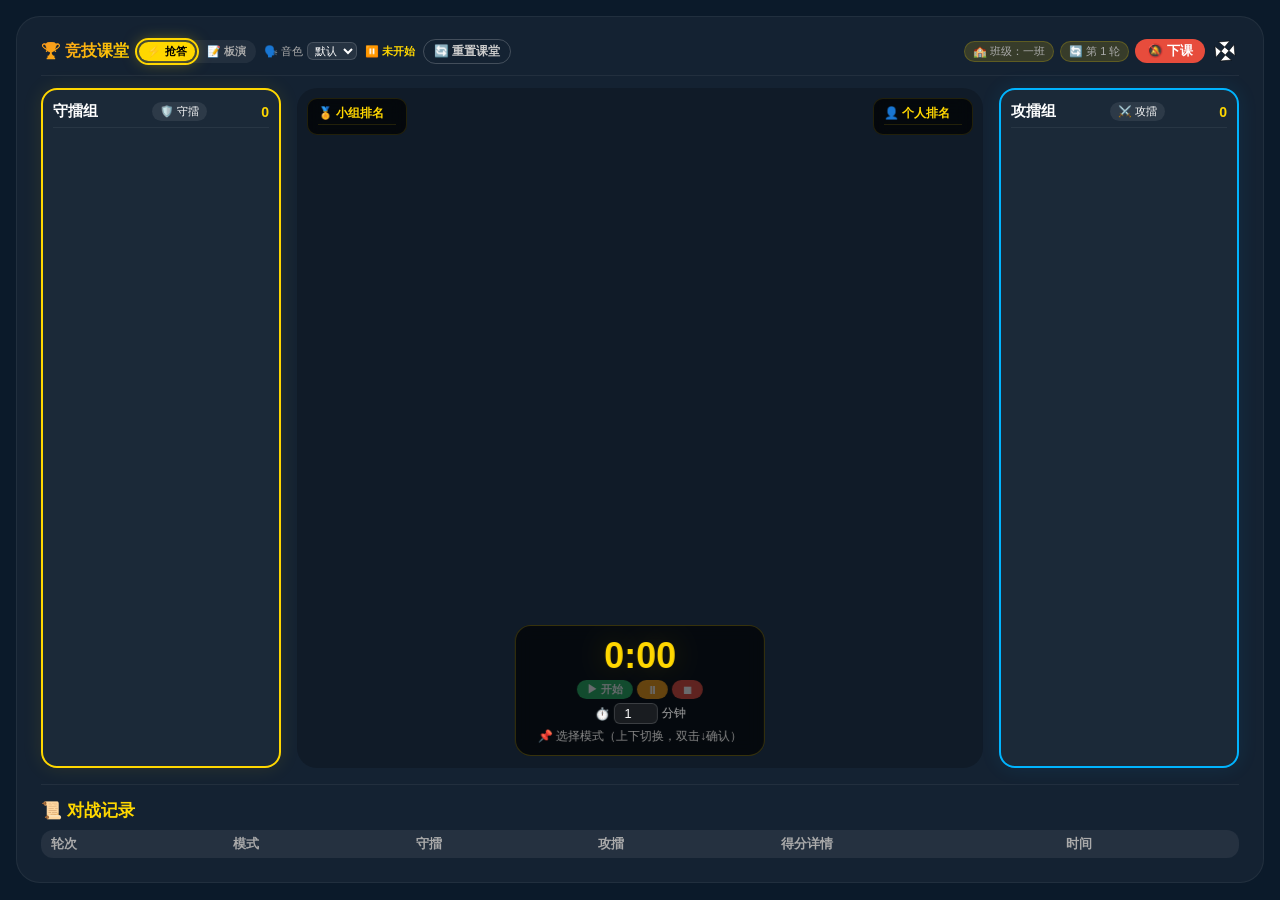
==== classroom-competition.html @ f563e277 "Add files via upload" ====
<!-- 班级管理系统 | Copyright (c) 2026 黄迁胜 | 根据 MIT 许可证授权 -->
<!DOCTYPE html>
<html lang="zh-CN">
<head>
    <meta charset="UTF-8">
    <meta name="viewport" content="width=device-width, initial-scale=1.0, user-scalable=no">
    <link rel="icon" type="image/svg+xml" href="logo.svg">
    <title>⚔️ 竞技课堂</title>
    <style>
        * { margin: 0; padding: 0; box-sizing: border-box; -webkit-tap-highlight-color: transparent; user-select: none; }
        body { font-family: 'Microsoft YaHei', sans-serif; background: #0b1a2a; color: #fff; padding: 16px; min-height: 100vh; display: flex; justify-content: center; align-items: flex-start; }
        .app { max-width: 1400px; width: 100%; background: rgba(255,255,255,0.04); border-radius: 24px; padding: 20px 24px 24px; border: 1px solid rgba(255,255,255,0.06); }

        .header { display: flex; flex-wrap: wrap; align-items: center; gap: 10px 14px; margin-bottom: 12px; padding-bottom: 10px; border-bottom: 1px solid rgba(255,255,255,0.06); }
        .header h1 { font-size: 24px; font-weight: 700; background: linear-gradient(135deg, #f7971e, #ffd200); -webkit-background-clip: text; -webkit-text-fill-color: transparent; white-space: nowrap; }
        .header .info { display: flex; gap: 8px; font-size: 13px; color: #aaa; align-items: center; flex-wrap: wrap; margin-left: auto; }
        .header .info .badge { background: rgba(255,215,0,0.15); padding: 3px 12px; border-radius: 30px; border: 1px solid rgba(255,215,0,0.2); font-size: 13px; }
        .back-link { color: #6c5ce7; text-decoration: none; font-weight: 500; display: inline-flex; align-items: center; }
        .back-link:hover { text-decoration: underline; }
        .back-link img { width: 36px; height: 36px; }

        .mode-group { display: flex; gap: 4px; background: rgba(255,255,255,0.06); border-radius: 30px; padding: 3px; }
        .mode-group button { padding: 4px 14px; border: none; border-radius: 30px; background: transparent; color: #aaa; font-weight: 600; font-size: 13px; cursor: pointer; transition: 0.2s; }
        .mode-group button.active { background: #ffd700; color: #000; }
        .mode-group button:hover:not(.active) { background: rgba(255,255,255,0.08); }

        .voice-selector { display: inline-flex; align-items: center; gap: 4px; font-size: 13px; color: #aaa; }
        .voice-selector select {
            background: rgba(255,255,255,0.08);
            border: 1px solid rgba(255,255,255,0.15);
            color: #fff;
            border-radius: 6px;
            padding: 2px 6px;
            font-size: 13px;
            max-width: 130px;
            outline: none;
        }
        .voice-selector select option { background: #1a2a3a; color: #fff; }
        .voice-selector select:focus { border-color: #ffd700; }

        .btn { padding: 5px 18px; border: none; border-radius: 30px; font-weight: 600; font-size: 14px; cursor: pointer; transition: 0.2s; }
        .btn-primary { background: #6c5ce7; color: #fff; }
        .btn-primary:hover { background: #5a4bd1; transform: scale(1.03); }
        .btn-success { background: #27ae60; color: #fff; }
        .btn-success:hover { background: #1e8449; }
        .btn-danger { background: #e74c3c; color: #fff; }
        .btn-danger:hover { background: #c0392b; }
        .btn-warning { background: #f39c12; color: #fff; }
        .btn-warning:hover { background: #d68910; }
        .btn-outline { background: transparent; border: 1px solid rgba(255,255,255,0.2); color: #ccc; }
        .btn-outline:hover { background: rgba(255,255,255,0.08); }
        .btn:disabled { opacity: 0.4; cursor: not-allowed; transform: none !important; }
        .class-status { font-size: 13px; color: #ffd700; font-weight: 600; white-space: nowrap; }

        .arena {
            display: flex;
            flex-direction: row;
            gap: 16px;
            height: calc(100vh - 220px);
            min-height: 520px;
            align-items: stretch;
        }

        .team-area {
            width: 240px;
            flex-shrink: 0;
            background: rgba(255,255,255,0.03);
            border-radius: 16px;
            padding: 12px 10px;
            border: 2px solid rgba(255,255,255,0.08);
            display: flex;
            flex-direction: column;
            overflow: hidden;
        }
        .team-area.defender-area { border-color: #ffd700; box-shadow: 0 0 20px rgba(255,215,0,0.1); }
        .team-area.challenger-area { border-color: #00b4ff; box-shadow: 0 0 20px rgba(0,180,255,0.1); }

        .team-header { display: flex; justify-content: space-between; align-items: center; margin-bottom: 8px; flex-shrink: 0; padding-bottom: 6px; border-bottom: 1px solid rgba(255,255,255,0.06); }
        .team-name { font-size: 15px; font-weight: 700; overflow: hidden; text-overflow: ellipsis; white-space: nowrap; max-width: 100px; }
        .team-role { font-size: 11px; padding: 2px 8px; border-radius: 30px; background: rgba(255,255,255,0.08); flex-shrink: 0; }
        .team-score { font-size: 14px; color: #ffd700; font-weight: 700; }

        .member-list {
            flex: 1;
            display: flex;
            flex-direction: column;
            gap: 6px;
            overflow-y: auto;
            padding: 2px 4px 2px 0;
            min-height: 0;
        }
        .member-list::-webkit-scrollbar { width: 3px; }
        .member-list::-webkit-scrollbar-track { background: transparent; }
        .member-list::-webkit-scrollbar-thumb { background: rgba(255,255,255,0.15); border-radius: 4px; }

        .member-btn {
            flex: 1 1 0;
            min-height: 0;
            background: rgba(255,255,255,0.06);
            border: 1px solid rgba(255,255,255,0.12);
            border-radius: 12px;
            padding: 4px 12px;
            font-size: 14px;
            color: #fff;
            cursor: pointer;
            transition: all 0.2s;
            display: flex;
            align-items: center;
            gap: 10px;
            width: 100%;
            text-align: left;
        }
        .member-btn:hover:not(:disabled) { background: rgba(255,255,255,0.16); transform: translateX(2px); border-color: #ffd700; }
        .member-btn .order-tag { width: 26px; height: 26px; border-radius: 50%; display: inline-flex; align-items: center; justify-content: center; font-size: 12px; font-weight: 700; border: 2px solid; flex-shrink: 0; }
        .member-btn .member-name { flex: 1; overflow: hidden; text-overflow: ellipsis; white-space: nowrap; }
        .member-btn .score-tag { font-size: 12px; color: #8ab4f8; margin-left: auto; font-weight: 600; }
        .member-btn.selected { border-color: #ffd700 !important; background: rgba(255,215,0,0.2); box-shadow: 0 0 12px rgba(255,215,0,0.3); }
        .member-btn:disabled { opacity: 0.4; cursor: not-allowed; transform: none; background: rgba(100,100,100,0.2); border-color: #555; }
        .member-btn.used { opacity: 0.3; filter: grayscale(1); cursor: not-allowed; }
        .member-btn.safe-negative { opacity: 0.3; filter: grayscale(1); cursor: not-allowed; border-color: #e74c3c; }

        .order-tag.color-1 { color: #ffffff; border-color: #ffffff; background: rgba(255,255,255,0.15); }
        .order-tag.color-2 { color: #E53935; border-color: #E53935; background: rgba(229,57,53,0.2); }
        .order-tag.color-3 { color: #FF9100; border-color: #FF9100; background: rgba(255,145,0,0.2); }
        .order-tag.color-4 { color: #FFEA00; border-color: #FFEA00; background: rgba(255,234,0,0.2); }
        .order-tag.color-5 { color: #00E676; border-color: #00E676; background: rgba(0,230,118,0.2); }
        .order-tag.color-6 { color: #2979FF; border-color: #2979FF; background: rgba(41,121,255,0.2); }
        .order-tag.color-7 { color: #00BCD4; border-color: #00BCD4; background: rgba(0,188,212,0.2); }
        .order-tag.color-8 { color: #8E24AA; border-color: #8E24AA; background: rgba(142,36,170,0.2); }
        .order-tag.color-9 { color: #000000; border-color: #000000; background: rgba(0,0,0,0.15); }

        .stage {
            flex: 1;
            min-width: 0;
            position: relative;
            background: rgba(0,0,0,0.2);
            border-radius: 20px;
            display: flex;
            flex-direction: column;
            align-items: center;
            justify-content: center;
            overflow: hidden;
            min-height: 300px;
        }
        .stage-content { position: absolute; top: 0; left: 0; width: 100%; height: 100%; display: flex; align-items: center; justify-content: center; pointer-events: none; flex-direction: column; padding-bottom: 70px; }
        .stage-content .avatar-row { display: flex; align-items: center; justify-content: center; gap: 30px; }
        .stage-content .avatar { font-size: 60px; line-height: 1; transition: all 0.5s ease; }
        .stage-content .avatar.big { font-size: 100px; }
        .stage-content .avatar.fly-in { animation: flyIn 0.6s ease-out forwards; }
        .stage-content .avatar.fly-out { animation: flyOut 0.6s ease-in forwards; }
        @keyframes flyIn { 0% { transform: translateX(-200px) scale(0.5); opacity: 0; } 100% { transform: translateX(0) scale(1); opacity: 1; } }
        @keyframes flyOut { 0% { transform: translateX(0) scale(1); opacity: 1; } 100% { transform: translateX(200px) scale(0.5); opacity: 0; } }
        .stage-content .avatar.bounce { animation: bounce 0.8s ease; }
        @keyframes bounce { 0% { transform: scale(1); } 30% { transform: scale(1.3); } 60% { transform: scale(0.9); } 100% { transform: scale(1); } }
        .stage-content .avatar-label { color: #ffd700; font-size: 18px; font-weight: 700; margin-top: 10px; text-shadow: 0 2px 12px rgba(0,0,0,0.8); }
        .stage-content .avatar-label.blue { color: #00b4ff; }

        .timer-center { position: absolute; bottom: 12px; left: 50%; transform: translateX(-50%); background: rgba(0,0,0,0.65); backdrop-filter: blur(8px); padding: 10px 22px; border-radius: 16px; border: 1px solid rgba(255,215,0,0.2); display: flex; flex-direction: column; align-items: center; gap: 4px; z-index: 10; }
        .countdown-display { font-size: 36px; font-weight: 900; color: #ffd700; text-shadow: 0 0 30px rgba(255,215,0,0.2); line-height: 1.1; }
        .timer-controls { display: flex; gap: 4px; flex-wrap: wrap; justify-content: center; }
        .timer-controls .btn { font-size: 11px; padding: 2px 10px; }
        .timer-setting { display: flex; align-items: center; gap: 4px; font-size: 12px; color: #aaa; }
        .timer-setting input { width: 44px; background: rgba(255,255,255,0.08); border: 1px solid rgba(255,255,255,0.15); border-radius: 6px; padding: 2px 4px; color: #fff; font-size: 13px; text-align: center; }
        .timer-setting input:focus { border-color: #ffd700; outline: none; }
        #statusText { font-size: 12px; color: #888; }

        .rank-float { position: absolute; top: 10px; z-index: 8; background: rgba(0,0,0,0.7); backdrop-filter: blur(8px); border-radius: 10px; padding: 6px 10px; max-height: 42%; overflow-y: auto; min-width: 100px; border: 1px solid rgba(255,215,0,0.12); }
        .rank-float::-webkit-scrollbar { width: 2px; }
        .rank-float::-webkit-scrollbar-track { background: transparent; }
        .rank-float::-webkit-scrollbar-thumb { background: #666; border-radius: 4px; }
        .rank-float-left { left: 10px; }
        .rank-float-right { right: 10px; }
        .rank-float .title { font-size: 12px; font-weight: 700; color: #ffd700; margin-bottom: 3px; border-bottom: 1px solid rgba(255,215,0,0.12); padding-bottom: 2px; }
        .rank-float .item { display: flex; justify-content: space-between; font-size: 11px; padding: 1px 0; color: #ccc; border-bottom: 1px solid rgba(255,255,255,0.03); }
        .rank-float .item .pos { color: #888; min-width: 18px; }
        .rank-float .item .name { flex: 1; margin-left: 3px; overflow: hidden; text-overflow: ellipsis; white-space: nowrap; }
        .rank-float .item .score { color: #ffd700; font-weight: 600; margin-left: 3px; }
        .rank-float .empty { color: #666; font-size: 11px; text-align: center; padding: 3px 0; }

        .history-section { margin-top: 16px; border-top: 1px solid rgba(255,255,255,0.06); padding-top: 14px; }
        .history-section h3 { font-size: 17px; margin-bottom: 8px; color: #ffd700; }
        .history-table-wrap { max-height: 220px; overflow-y: auto; border-radius: 12px; background: rgba(255,255,255,0.02); }
        .history-table-wrap table { width: 100%; border-collapse: collapse; font-size: 13px; }
        .history-table-wrap th { background: rgba(255,255,255,0.05); padding: 5px 10px; text-align: left; font-weight: 600; color: #aaa; position: sticky; top: 0; z-index: 2; }
        .history-table-wrap td { padding: 4px 10px; border-bottom: 1px solid rgba(255,255,255,0.04); }
        .history-table-wrap tr:hover td { background: rgba(255,255,255,0.04); }

        .honor-overlay { position: fixed; top: 0; left: 0; width: 100%; height: 100%; background: rgba(0,0,0,0.7); backdrop-filter: blur(6px); z-index: 9999; display: none; align-items: center; justify-content: center; pointer-events: none; opacity: 0; transition: opacity 0.4s; }
        .honor-overlay.show { display: flex; opacity: 1; pointer-events: auto; }
        .honor-box { background: rgba(10,20,35,0.95); border-radius: 32px; padding: 40px 60px; border: 3px solid #ffd700; text-align: center; max-width: 90%; box-shadow: 0 0 60px rgba(255,215,0,0.2); transform: scale(0.9); transition: transform 0.4s cubic-bezier(0.34,1.56,0.64,1); }
        .honor-overlay.show .honor-box { transform: scale(1); }
        .honor-box .emoji { font-size: 60px; display: block; margin-bottom: 4px; }
        .honor-box .msg { font-size: 28px; font-weight: 700; color: #ffd700; }
        .honor-box .sub { font-size: 16px; color: #ccc; margin-top: 4px; }
        .honor-box .slogan { font-size: 18px; color: #8ab4f8; margin-top: 6px; font-style: italic; }

        .modal-overlay { display: none; position: fixed; top: 0; left: 0; width: 100%; height: 100%; background: rgba(0,0,0,0.6); backdrop-filter: blur(4px); align-items: center; justify-content: center; z-index: 9998; }
        .modal-overlay.active { display: flex; }
        .modal-box { background: #1a2a3a; border-radius: 24px; padding: 28px 32px; max-width: 520px; width: 95%; border: 1px solid rgba(255,215,0,0.2); box-shadow: 0 20px 60px rgba(0,0,0,0.5); max-height: 90vh; overflow-y: auto; }
        .modal-box h2 { color: #ffd700; font-size: 22px; margin-bottom: 10px; text-align: center; }
        .modal-box .sub { color: #ccc; font-size: 15px; margin-bottom: 16px; text-align: center; }
        .score-row { display: flex; align-items: center; justify-content: space-between; padding: 6px 4px; border-bottom: 1px solid rgba(255,255,255,0.06); transition: background 0.2s; }
        .score-row.active-scoring { background: rgba(255,215,0,0.15); border-left: 4px solid #ffd700; }
        .score-row .info { flex: 1; }
        .score-row .info .name { font-size: 16px; font-weight: 600; color: #fff; }
        .score-row .info .group-tag { font-size: 12px; color: #888; margin-left: 6px; }
        .score-row .info .full { font-size: 13px; color: #aaa; }
        .score-row .current-score { font-size: 20px; font-weight: 700; color: #ffd700; min-width: 40px; text-align: center; }
        .score-row .adjust-btn { background: #3498db; color: #fff; border: none; border-radius: 30px; padding: 2px 14px; font-size: 14px; font-weight: 700; cursor: pointer; transition: 0.2s; }
        .score-row .adjust-btn:hover { background: #2980b9; transform: scale(1.05); }
        .score-row .adjust-btn:disabled { opacity: 0.3; cursor: not-allowed; transform: none; }
        .modal-actions { display: flex; gap: 12px; margin-top: 18px; justify-content: flex-end; }

        .key-highlight {
            outline: 2px solid #ffd700 !important;
            outline-offset: 2px;
            box-shadow: 0 0 16px rgba(255,215,0,0.5);
            transition: outline 0.1s, box-shadow 0.1s;
        }

        @media (pointer: coarse) {
            .btn, .member-btn, .toolbar-btn, .mode-group button, .nav-btn, .panel-close, .adjust-btn { min-height: 40px; min-width: 40px; padding: 6px 14px; }
            .member-btn { min-height: 0; }
            .btn { padding: 8px 22px; }
            .timer-controls .btn { min-height: 34px; min-width: 34px; padding: 4px 12px; }
        }

        @media (max-width: 900px) {
            .arena { flex-direction: column; height: auto; min-height: 0; }
            .team-area { width: 100%; max-height: 220px; }
            .team-area.defender-area { order: 1; }
            .stage { order: 2; min-height: 260px; }
            .team-area.challenger-area { order: 3; }
            .member-list { max-height: 140px; }
            .member-btn { flex: 0 0 auto; min-height: 40px; }
            .timer-center { padding: 6px 14px; }
            .countdown-display { font-size: 28px; }
            .rank-float { min-width: 90px; padding: 4px 8px; }
            .rank-float .item { font-size: 10px; }
            .stage-content { padding-bottom: 60px; }
            .stage-content .avatar { font-size: 50px; }
            .stage-content .avatar.big { font-size: 80px; }
            .header h1 { font-size: 20px; }
        }
        @media (max-width: 480px) {
            .app { padding: 12px; }
            .header h1 { font-size: 18px; }
            .member-btn { font-size: 11px; padding: 6px 8px; }
            .member-btn .order-tag { width: 18px; height: 18px; font-size: 10px; }
            .stage-content .avatar { font-size: 40px; }
            .stage-content .avatar.big { font-size: 60px; }
            .rank-float { min-width: 70px; padding: 3px 6px; }
            .rank-float .item { font-size: 9px; }
            .stage-content { padding-bottom: 50px; }
        }
/* ===== 顶部工具栏紧凑布局（适配教学一体机，强制一行） ===== */
.header {
    flex-wrap: nowrap;
    gap: 6px 10px;
    min-width: 0;
}
.header h1 {
    font-size: 18px;
    flex-shrink: 0;
}
.header .info {
    flex-wrap: nowrap;
    gap: 6px;
    min-width: 0;
}
.header .info .badge {
    padding: 2px 10px;
    font-size: 12px;
    white-space: nowrap;
    flex-shrink: 0;
}
.back-link { flex-shrink: 0; }
.back-link img { width: 32px; height: 32px; }
.mode-group { padding: 2px; flex-shrink: 0; }
.mode-group button { padding: 3px 10px; font-size: 12px; white-space: nowrap; }
.voice-selector { font-size: 12px; flex-shrink: 0; }
.voice-selector select { font-size: 12px; max-width: 110px; padding: 2px 4px; }
.class-status { font-size: 12px; flex-shrink: 0; }
.header .btn { padding: 4px 14px; font-size: 13px; white-space: nowrap; flex-shrink: 0; }

/* 中等宽度（如 1024×768、1280×800、1366×768）进一步压缩 */
@media (max-width: 1280px) {
    .header { gap: 4px 8px; }
    .header h1 { font-size: 16px; }
    .header .info .badge { padding: 2px 8px; font-size: 11px; }
    .mode-group button { padding: 2px 8px; font-size: 11px; }
    .voice-selector { font-size: 11px; }
    .voice-selector select { font-size: 11px; max-width: 90px; padding: 1px 3px; }
    .class-status { font-size: 11px; }
    .header .btn { padding: 3px 10px; font-size: 12px; }
    .back-link img { width: 28px; height: 28px; }
}

/* 更窄屏幕（4:3 一体机或 1024 宽）继续压缩 */
@media (max-width: 1024px) {
    .header { gap: 3px 6px; }
    .header h1 { font-size: 14px; }
    .header .info .badge { padding: 1px 6px; font-size: 10px; }
    .mode-group button { padding: 2px 6px; font-size: 10px; }
    .voice-selector { font-size: 10px; }
    .voice-selector select { font-size: 10px; max-width: 80px; padding: 1px 2px; }
    .class-status { font-size: 10px; }
    .header .btn { padding: 2px 8px; font-size: 11px; }
    .back-link img { width: 24px; height: 24px; }
}
    </style>
</head>
<body>
<div class="app">
    <div class="header">
        <h1>🏆 竞技课堂</h1>

        <div class="mode-group">
            <button class="active" data-mode="quiz">⚡ 抢答</button>
            <button data-mode="board">📝 板演</button>
        </div>

        <div class="voice-selector">
            🗣️ 音色
            <select id="voiceSelect"><option value="">默认</option></select>
        </div>

        <span class="class-status" id="classStatus">⏸️ 未开始</span>

        <button class="btn btn-outline" id="resetBtn">🔄 重置课堂</button>

        <div class="info">
            <span class="badge" id="classBadge">🏫 班级：加载中</span>
            <span class="badge" id="roundBadge">🔄 第 1 轮</span>
            <button class="btn btn-danger" id="classBtn" style="padding:3px 12px;font-size:13px;">🔕 下课</button>
            <a href="home.html" class="back-link">
                <img src="logo.svg" alt="logo">
            </a>
        </div>
    </div>

    <div class="arena">
        <div class="team-area defender-area" id="defenderArea">
            <div class="team-header">
                <span class="team-name" id="defenderName">守擂组</span>
                <span class="team-role">🛡️ 守擂</span>
                <span class="team-score" id="defenderScore">0</span>
            </div>
            <div class="member-list" id="defenderList"></div>
        </div>

        <div class="stage" id="stage">
            <div class="rank-float rank-float-left" id="rankLeft">
                <div class="title">🏅 小组排名</div>
                <div id="groupRankList"></div>
            </div>
            <div class="rank-float rank-float-right" id="rankRight">
                <div class="title">👤 个人排名</div>
                <div id="personRankList"></div>
            </div>
            <div class="stage-content" id="stageContent"></div>
            <div class="timer-center" id="timerCenter">
                <div class="countdown-display" id="countdownDisplay">0:00</div>
                <div class="timer-controls">
                    <button class="btn btn-success" id="startBtn" disabled>▶ 开始</button>
                    <button class="btn btn-warning" id="pauseBtn" disabled>⏸</button>
                    <button class="btn btn-danger" id="stopBtn" disabled>⏹</button>
                </div>
                <div class="timer-setting">
                    <span>⏱️</span>
                    <input type="number" id="minutesInput" value="1" min="0.5" step="0.5" />
                    <span>分钟</span>
                </div>
                <span id="statusText">⏳ 就绪</span>
            </div>
        </div>

        <div class="team-area challenger-area" id="challengerArea">
            <div class="team-header">
                <span class="team-name" id="challengerName">攻擂组</span>
                <span class="team-role">⚔️ 攻擂</span>
                <span class="team-score" id="challengerScore">0</span>
            </div>
            <div class="member-list" id="challengerList"></div>
        </div>
    </div>

    <div class="history-section">
        <h3>📜 对战记录</h3>
        <div class="history-table-wrap" id="historyWrap">
            <table><thead><tr><th>轮次</th><th>模式</th><th>守擂</th><th>攻擂</th><th>得分详情</th><th>时间</th></tr></thead><tbody id="historyBody"></tbody></table>
        </div>
    </div>
</div>

<div class="honor-overlay" id="honorOverlay">
    <div class="honor-box">
        <span class="emoji" id="honorEmoji">🎉</span>
        <div class="msg" id="honorMsg">太棒了！</div>
        <div class="sub" id="honorSub">继续加油！</div>
        <div class="slogan" id="honorSlogan">💬 "我的口号"</div>
    </div>
</div>

<div class="modal-overlay" id="scoreModal">
    <div class="modal-box">
        <h2>📝 评分</h2>
        <div class="sub" id="scoreSub">调整每位学生的得分</div>
        <div id="scoreRows"></div>
        <div class="modal-actions">
            <button class="btn btn-danger" id="scoreCancelBtn">取消</button>
            <button class="btn btn-success" id="scoreConfirmBtn">✅ 确认得分</button>
        </div>
    </div>
</div>

<script src="dataManager.js"></script>
<script>
    // 班级管理系统 | Copyright (c) 2026 黄迁胜 | 根据 MIT 许可证授权
    (function() {
        'use strict';

        const params = new URLSearchParams(window.location.search);
        const CURRENT_CLASS = params.get('classId') || params.get('class') || localStorage.getItem('currentClassId') || '一班';
        document.getElementById('classBadge').textContent = '🏫 班级：' + CURRENT_CLASS;

        const STORAGE_KEY = 'arenaClassroom_' + CURRENT_CLASS;
        let students = [];
        let groups = [];
        let groupSloganMap = {};

        let state = {
            mode: 'quiz',
            round: 1,
            defender: '',
            challenger: '',
            challengerQueue: [],
            eliminatedGroups: [],
            isClassOn: false,
            isTimerRunning: false,
            isPaused: false,
            remainingSeconds: 0,
            groupScores: {},
            personScores: {},
            selectedStudents: [],
            history: [],
            classStartSpeech: '欢迎来到数学课堂！',
            used: {},
        };

        let timerInterval = null;
        let lastPlayedSecond = -1;
        let tempScores = {};

        let speechQueue = [];
        let isSpeaking = false;

        function getSelectedVoice() {
            const select = document.getElementById('voiceSelect');
            if (!select || !select.value) return null;
            const voices = window.speechSynthesis.getVoices();
            return voices.find(v => v.name === select.value) || null;
        }

        function speakQueued(text, callback) {
            if (!text || text.trim() === '') {
                if (callback) callback();
                return;
            }
            speechQueue.push({ text: text.trim(), callback: callback });
            processSpeechQueue();
        }

        function processSpeechQueue() {
            if (isSpeaking || speechQueue.length === 0) return;
            isSpeaking = true;
            const item = speechQueue.shift();
            if (!('speechSynthesis' in window)) {
                isSpeaking = false;
                if (item.callback) item.callback();
                processSpeechQueue();
                return;
            }
            try {
                const utterance = new SpeechSynthesisUtterance(item.text);
                utterance.lang = 'zh-CN';
                utterance.rate = 0.9;
                utterance.pitch = 1.0;
                utterance.volume = 1.0;
                const selectedVoice = getSelectedVoice();
                if (selectedVoice) utterance.voice = selectedVoice;
                utterance.onend = function() {
                    isSpeaking = false;
                    if (item.callback) item.callback();
                    processSpeechQueue();
                };
                utterance.onerror = function() {
                    isSpeaking = false;
                    if (item.callback) item.callback();
                    processSpeechQueue();
                };
                window.speechSynthesis.cancel();
                window.speechSynthesis.speak(utterance);
            } catch(e) {
                isSpeaking = false;
                if (item.callback) item.callback();
                processSpeechQueue();
            }
        }

        function speakNow(text) {
            speechQueue = [];
            isSpeaking = false;
            if (!('speechSynthesis' in window)) return;
            try {
                window.speechSynthesis.cancel();
                const utterance = new SpeechSynthesisUtterance(text);
                utterance.lang = 'zh-CN';
                utterance.rate = 0.9;
                utterance.pitch = 1.0;
                utterance.volume = 1.0;
                const selectedVoice = getSelectedVoice();
                if (selectedVoice) utterance.voice = selectedVoice;
                window.speechSynthesis.speak(utterance);
            } catch(e) {}
        }

        const HONOR_MESSAGES = [
            { emoji: '🔥', msg: '表现精彩，火力全开！', sub: '继续保持！' },
            { emoji: '💪', msg: '敢于挑战，就是英雄！', sub: '超越自我！' },
            { emoji: '🌟', msg: '你闪耀了全场！', sub: '再接再厉！' },
            { emoji: '🎯', msg: '精准出击，目标明确！', sub: '继续精准！' },
            { emoji: '🏅', msg: '勇敢参与，值得嘉奖！', sub: '每一次尝试都是进步！' },
            { emoji: '🚀', msg: '快速反应，潜力无限！', sub: '加速冲刺！' },
            { emoji: '🌈', msg: '你的表现让课堂更精彩！', sub: '继续发光！' },
            { emoji: '🎈', msg: '大胆举手，你就是主角！', sub: '坚持就是胜利！' },
        ];

        function getRandomHonor() { return HONOR_MESSAGES[Math.floor(Math.random() * HONOR_MESSAGES.length)]; }
        function formatTime(sec) { const m = Math.floor(sec / 60); const s = Math.floor(sec % 60); return m + ':' + (s < 10 ? '0' : '') + s; }

        function playDing() {
            try {
                const ctx = new (window.AudioContext || window.webkitAudioContext)();
                const osc = ctx.createOscillator();
                const gain = ctx.createGain();
                osc.type = 'sine';
                osc.frequency.value = 1200;
                gain.gain.setValueAtTime(0.3, ctx.currentTime);
                gain.gain.exponentialRampToValueAtTime(0.001, ctx.currentTime + 0.15);
                osc.connect(gain);
                gain.connect(ctx.destination);
                osc.start();
                osc.stop(ctx.currentTime + 0.15);
            } catch(e) {}
        }

        // ★ 新版 showHonor：接受对象，可展示"组名胜利 + 名字 + 宠物 + 口号"
        function showHonor(info) {
            if (typeof info === 'string') info = { studentName: info };
            const overlay = document.getElementById('honorOverlay');
            const honor = getRandomHonor();

            const emoji = info.emoji || honor.emoji;
            const msg = info.msg || honor.msg;
            const studentName = info.studentName || '';
            const animal = info.animal || '';
            const slogan = info.slogan || '';

            let subText = '';
            if (studentName) {
                subText = studentName;
                if (animal) subText += '  ' + animal;
            }

            document.getElementById('honorEmoji').textContent = emoji;
            document.getElementById('honorMsg').textContent = msg;
            document.getElementById('honorSub').textContent = subText;
            document.getElementById('honorSlogan').textContent = slogan ? `💬 "${slogan}"` : '';
            overlay.classList.add('show');
            clearTimeout(overlay._timeout);
            overlay._timeout = setTimeout(() => overlay.classList.remove('show'), 2800);
        }

        function showFloatToast(text) {
            const toast = document.createElement('div');
            toast.textContent = text;
            toast.style.cssText = 'position:fixed;bottom:80px;left:50%;transform:translateX(-50%);background:rgba(0,0,0,0.8);color:#ffd700;padding:8px 24px;border-radius:30px;font-size:16px;z-index:9999;border:1px solid #ffd700;';
            document.body.appendChild(toast);
            setTimeout(() => toast.remove(), 2000);
        }

        function loadState() {
            try {
                const raw = localStorage.getItem(STORAGE_KEY);
                if (raw) {
                    const saved = JSON.parse(raw);
                    state.mode = saved.mode || 'quiz';
                    state.round = saved.round || 1;
                    state.defender = saved.defender || '';
                    state.challenger = saved.challenger || '';
                    state.challengerQueue = saved.challengerQueue || [];
                    state.eliminatedGroups = saved.eliminatedGroups || [];
                    state.history = saved.history || [];
                    state.classStartSpeech = '欢迎来到数学课堂！';
                    state.used = saved.used || {};
                    state.groupScores = {};
                    state.selectedStudents = [];
                    state.isClassOn = false;
                    state.isTimerRunning = false;
                    state.isPaused = false;
                    state.remainingSeconds = 0;
                    groups.forEach(g => { if (!(g in state.groupScores)) state.groupScores[g] = 0; });
                    return true;
                }
            } catch(e) {}
            return false;
        }

        function saveState() {
            try {
                const data = {
                    mode: state.mode,
                    round: state.round,
                    defender: state.defender,
                    challenger: state.challenger,
                    challengerQueue: state.challengerQueue,
                    eliminatedGroups: state.eliminatedGroups,
                    history: state.history,
                    classStartSpeech: state.classStartSpeech,
                    used: state.used,
                };
                localStorage.setItem(STORAGE_KEY, JSON.stringify(data));
            } catch(e) { console.warn('保存课堂状态失败', e); }
        }

        function loadStudentsData() {
            const data = DataManager.loadClassData(CURRENT_CLASS);
            if (!data || !data.students || data.students.length === 0) {
                alert('❌ 未找到学生数据，请先在座次表导入学生。');
                return false;
            }
            students = data.students;
            students.forEach(s => {
                if (!s.cats || s.cats.length !== 10) s.cats = [0,0,0,0,0,0,0,0,0,0];
                if (s.seatOrder === undefined) s.seatOrder = 0;
                if (s.groupName === undefined) s.groupName = '未分组';
                if (s.slogan === undefined) s.slogan = '加油！';
                if (typeof s.cats[3] !== 'number') s.cats[3] = 0;
                s.safeNegative = s.cats[0] < 0;
            });
            const groupSet = new Set();
            students.forEach(s => {
                if (s.groupName && s.groupName !== '未分组') groupSet.add(s.groupName);
            });
            groups = Array.from(groupSet).sort((a,b) => a.localeCompare(b, 'zh-CN'));
            if (groups.length < 2) {
                alert('⚠️ 至少需要两个小组才能进行竞技课堂。请先在座次表创建小组。');
                return false;
            }
            groupSloganMap = DataManager.loadGroupSloganMap(CURRENT_CLASS) || {};
            DataManager.saveClassData(data, CURRENT_CLASS);
            return true;
        }

        function resetChallengerQueue() {
            const available = groups.filter(g => g !== state.defender && !state.eliminatedGroups.includes(g));
            state.challengerQueue = available;
            if (state.challengerQueue.length === 0) {
                state.eliminatedGroups = [];
                state.challengerQueue = groups.filter(g => g !== state.defender);
            }
        }

        function getNextChallenger() {
            if (state.challengerQueue.length === 0) resetChallengerQueue();
            let next = state.challengerQueue[0];
            while (next === state.defender || state.eliminatedGroups.includes(next)) {
                state.challengerQueue = state.challengerQueue.filter(g => g !== next && !state.eliminatedGroups.includes(g));
                if (state.challengerQueue.length === 0) resetChallengerQueue();
                next = state.challengerQueue[0];
            }
            return next;
        }

        function initClassroom() {
            if (!loadStudentsData()) return;
            const hasSaved = loadState();
            if (!hasSaved) {
                state.defender = groups[0];
                state.eliminatedGroups = [];
                state.challengerQueue = groups.filter(g => g !== state.defender);
                state.challenger = state.challengerQueue[0] || groups[1];
                state.round = 1;
                state.history = [];
                state.used = {};
                students.forEach(s => state.used[s.id] = false);
                saveState();
            } else {
                if (!groups.includes(state.defender)) state.defender = groups[0];
                if (!groups.includes(state.challenger)) state.challenger = groups[1];
                if (!Array.isArray(state.challengerQueue) || state.challengerQueue.length === 0) resetChallengerQueue();
                if (!state.challengerQueue.includes(state.challenger) || state.eliminatedGroups.includes(state.challenger)) {
                    state.challenger = getNextChallenger();
                }
                students.forEach(s => { if (state.used[s.id] === undefined) state.used[s.id] = false; });
                state.groupScores = {};
                groups.forEach(g => state.groupScores[g] = 0);
                state.selectedStudents = [];
                state.isClassOn = false;
                state.isTimerRunning = false;
                state.remainingSeconds = 0;
                saveState();
            }
            state.personScores = {};
            students.forEach(s => {
                state.personScores[s.id] = 0;
            });
            document.getElementById('roundBadge').textContent = '🔄 第 ' + state.round + ' 轮';
            updateClassStatus();
            renderAll();
        }

        function populateVoices() {
            const select = document.getElementById('voiceSelect');
            if (!select) return;
            const voices = window.speechSynthesis.getVoices();
            const zhVoices = voices.filter(v => v.lang.startsWith('zh'));
            const otherVoices = voices.filter(v => !v.lang.startsWith('zh'));
            const sorted = [...zhVoices, ...otherVoices];
            select.innerHTML = '<option value="">默认</option>';
            sorted.forEach(v => {
                const opt = document.createElement('option');
                opt.value = v.name;
                opt.textContent = `${v.name} (${v.lang})`;
                select.appendChild(opt);
            });
            try {
                const saved = localStorage.getItem('selectedVoice_' + CURRENT_CLASS);
                if (saved) select.value = saved;
            } catch(e) {}
        }

        function initVoices() {
            populateVoices();
            window.speechSynthesis.onvoiceschanged = function() {
                populateVoices();
            };
            document.getElementById('voiceSelect')?.addEventListener('change', function() {
                try {
                    localStorage.setItem('selectedVoice_' + CURRENT_CLASS, this.value);
                } catch(e) {}
            });
        }

        function renderAll() {
            renderArena();
            renderRanks();
            renderHistory();
            updateTimerUI();
            updateButtons();
            renderStage();
            updateKeyboardHighlight();
        }

        function renderArena() {
            const defenderMembers = getGroupMembers(state.defender);
            const challengerMembers = getGroupMembers(state.challenger);

            document.getElementById('defenderName').textContent = '🛡️ ' + state.defender;
            document.getElementById('challengerName').textContent = '⚔️ ' + state.challenger;
            document.getElementById('defenderScore').textContent = state.groupScores[state.defender] || 0;
            document.getElementById('challengerScore').textContent = state.groupScores[state.challenger] || 0;

            renderMemberList('defenderList', defenderMembers, state.defender);
            renderMemberList('challengerList', challengerMembers, state.challenger);
        }

        function getGroupMembers(groupName) {
            return students.filter(s => s.groupName === groupName && !s.onLeave);
        }

        function renderMemberList(containerId, members, groupName) {
            const container = document.getElementById(containerId);
            container.innerHTML = '';
            members.sort((a,b) => (a.seatOrder||0) - (b.seatOrder||0));
            members.forEach(s => {
                const btn = document.createElement('button');
                btn.className = 'member-btn';
                btn.dataset.studentId = s.id;
                btn.dataset.studentName = s.name;
                btn.dataset.groupName = groupName;
                const score = state.personScores[s.id] || 0;
                const isUsed = state.used[s.id] || false;
                const isSafeNegative = s.cats[0] < 0;
                btn.innerHTML = `
                    <span class="order-tag color-${s.seatOrder || 1}">${s.seatOrder || '?'}</span>
                    <span class="member-name">${s.name}</span>
                    <span class="score-tag">${score.toFixed(1)}</span>
                `;
                if (state.selectedStudents.some(st => st.id === s.id)) btn.classList.add('selected');
                const disabled = isUsed || isSafeNegative || state.isTimerRunning || !state.isClassOn;
                btn.disabled = disabled;
                if (isUsed) btn.classList.add('used');
                if (isSafeNegative) btn.classList.add('safe-negative');
                if (!disabled) {
                    btn.addEventListener('click', function() { onStudentSelect(this); });
                }
                btn.addEventListener('dblclick', function(e) {
                    e.stopPropagation();
                    const sid = parseInt(this.dataset.studentId);
                    const student = students.find(st => st.id === sid);
                    if (!student) return;
                    const newSlogan = prompt('请输入该学生的自定义感言（获胜时播报）：', student.slogan || '加油！');
                    if (newSlogan !== null && newSlogan.trim() !== '') {
                        student.slogan = newSlogan.trim();
                        const classData = DataManager.loadClassData(CURRENT_CLASS);
                        if (classData) {
                            const target = classData.students.find(d => d.id === sid);
                            if (target) target.slogan = student.slogan;
                            DataManager.saveClassData(classData, CURRENT_CLASS);
                        }
                        showFloatToast('✅ 感言已更新：' + student.slogan);
                    }
                });
                container.appendChild(btn);
            });
        }

        function onStudentSelect(btn) {
            if (!state.isClassOn) { alert('⏸️ 课堂未开始，请先点击“上课”'); return; }
            if (state.isTimerRunning) { alert('⏳ 倒计时进行中，不能选择'); return; }
            const id = parseInt(btn.dataset.studentId);
            const name = btn.dataset.studentName;
            const group = btn.dataset.groupName;
            if (state.used[id] || students.find(s=>s.id===id)?.cats[0] < 0) return;

            const selected = state.selectedStudents;
            if (state.mode === 'quiz') {
                if (selected.length === 1 && selected[0].id === id) {
                    state.selectedStudents = [];
                } else {
                    state.selectedStudents = [{ id, name, group }];
                }
            } else {
                const idx = selected.findIndex(s => s.id === id);
                if (idx !== -1) {
                    selected.splice(idx, 1);
                } else {
                    const sameGroup = selected.find(s => s.group === group);
                    if (sameGroup) {
                        const idx2 = selected.indexOf(sameGroup);
                        selected.splice(idx2, 1);
                    }
                    selected.push({ id, name, group });
                    if (selected.length > 2) selected.shift();
                }
                state.selectedStudents = selected;
            }
            saveState();
            renderAll();
            updateButtons();

            if (state.mode === 'board' && state.selectedStudents.length === 1) {
                const selectedGroup = state.selectedStudents[0].group;
                const otherGroup = (selectedGroup === state.defender) ? state.challenger : state.defender;
                const allBtns = document.querySelectorAll('.member-btn:not(.disabled):not(.used):not(.safe-negative)');
                let targetBtn = null;
                for (let btn of allBtns) {
                    if (btn.dataset.groupName === otherGroup) {
                        targetBtn = btn;
                        break;
                    }
                }
                if (targetBtn) {
                    const btns = Array.from(allBtns);
                    const idx = btns.indexOf(targetBtn);
                    if (idx !== -1) {
                        selectedOptionIndex = idx;
                        updateStepOptions();
                        highlightOption();
                    }
                } else {
                    updateStepOptions();
                    highlightOption();
                }
            }

            const need = state.mode === 'quiz' ? 1 : 2;
            if (state.selectedStudents.length >= need && currentStep === STEP_STUDENT) {
                currentStep = STEP_TIME;
                updateStepOptions();
                highlightOption();
                document.getElementById('statusText').textContent = '⏱️ 设定时间（上减0.5，下加0.5，双击↓开始）';
            } else if (currentStep === STEP_STUDENT) {
                updateStepOptions();
            }
        }

        function renderStage() {
            const stage = document.getElementById('stageContent');
            stage.innerHTML = '';
            const selected = state.selectedStudents;
            if (state.mode === 'quiz' && selected.length === 1) {
                const s = selected[0];
                const student = students.find(st => st.id === s.id);
                if (student) {
                    const div = document.createElement('div');
                    div.className = 'avatar big';
                    div.textContent = student.animal || '🐱';
                    div.style.fontSize = '100px';
                    stage.appendChild(div);
                    const label = document.createElement('div');
                    label.className = 'avatar-label';
                    label.textContent = student.name;
                    stage.appendChild(label);
                }
            } else if (state.mode === 'board' && selected.length === 2) {
                const s1 = selected[0];
                const s2 = selected[1];
                const st1 = students.find(st => st.id === s1.id);
                const st2 = students.find(st => st.id === s2.id);
                if (st1 && st2) {
                    const row = document.createElement('div');
                    row.className = 'avatar-row';
                    const div1 = document.createElement('div');
                    div1.className = 'avatar fly-in';
                    div1.textContent = st1.animal || '🐱';
                    div1.style.fontSize = '60px';
                    const div2 = document.createElement('div');
                    div2.className = 'avatar fly-in';
                    div2.textContent = st2.animal || '🐱';
                    div2.style.fontSize = '60px';
                    row.appendChild(div1);
                    row.appendChild(div2);
                    stage.appendChild(row);
                    const labelRow = document.createElement('div');
                    labelRow.style.display = 'flex';
                    labelRow.style.gap = '40px';
                    labelRow.style.marginTop = '8px';
                    const l1 = document.createElement('span');
                    l1.textContent = st1.name;
                    l1.style.color = '#ffd700';
                    l1.style.fontWeight = '700';
                    l1.style.fontSize = '18px';
                    l1.style.textShadow = '0 2px 12px rgba(0,0,0,0.8)';
                    const l2 = document.createElement('span');
                    l2.textContent = st2.name;
                    l2.style.color = '#00b4ff';
                    l2.style.fontWeight = '700';
                    l2.style.fontSize = '18px';
                    l2.style.textShadow = '0 2px 12px rgba(0,0,0,0.8)';
                    labelRow.appendChild(l1);
                    labelRow.appendChild(l2);
                    stage.appendChild(labelRow);
                    setTimeout(() => {
                        div1.classList.add('bounce');
                        div2.classList.add('bounce');
                    }, 400);
                }
            } else {
                const div = document.createElement('div');
                div.textContent = '👆 点击两侧成员选择';
                div.style.cssText = 'color:#888;font-size:18px;text-shadow:0 2px 8px rgba(0,0,0,0.8);';
                stage.appendChild(div);
            }
        }

        function startTimer() {
            if (state.selectedStudents.length === 0) {
                alert('请先选择学生（抢答模式选1人，板演模式选2人）');
                return;
            }
            if (state.mode === 'board' && state.selectedStudents.length < 2) {
                alert('板演模式需要选择守擂和攻擂各一名学生');
                return;
            }
            const minutes = parseFloat(document.getElementById('minutesInput').value) || 1;
            if (minutes <= 0) { alert('请设置有效分钟数'); return; }
            state.remainingSeconds = minutes * 60;
            state.isTimerRunning = true;
            state.isPaused = false;
            lastPlayedSecond = -1;
            updateTimerUI();
            document.getElementById('startBtn').disabled = true;
            document.getElementById('pauseBtn').disabled = false;
            document.getElementById('stopBtn').disabled = false;
            document.getElementById('statusText').textContent = '⏳ 倒计时中...';
            if (currentStep !== STEP_TIMER) {
                currentStep = STEP_TIMER;
                updateStepOptions();
                highlightOption();
            }

            if (timerInterval) clearInterval(timerInterval);
            timerInterval = setInterval(() => {
                if (!state.isPaused) {
                    state.remainingSeconds -= 0.1;
                    const secRemain = state.remainingSeconds;
                    const secInt = Math.ceil(secRemain);

                    if (secInt !== lastPlayedSecond && secInt > 0 && secInt <= 3) {
                        lastPlayedSecond = secInt;
                        speakQueued(secInt.toString());
                    }
                    if (secInt !== lastPlayedSecond && secInt % 60 === 0 && secInt > 3) {
                        playDing();
                        lastPlayedSecond = secInt;
                    }

                    if (state.remainingSeconds <= 0) {
                        state.remainingSeconds = 0;
                        clearInterval(timerInterval);
                        timerInterval = null;
                        state.isTimerRunning = false;
                        document.getElementById('statusText').textContent = '⏰ 时间到！';
                        showScoreModal();
                    }
                    updateTimerUI();
                }
            }, 100);
            renderAll();
            updateButtons();
        }

        function pauseTimer() {
            if (!state.isTimerRunning) return;
            state.isPaused = !state.isPaused;
            document.getElementById('pauseBtn').textContent = state.isPaused ? '▶️' : '⏸';
            document.getElementById('statusText').textContent = state.isPaused ? '⏸️ 已暂停' : '⏳ 继续中...';
        }

        function stopTimer() {
            if (state.isTimerRunning) {
                if (timerInterval) { clearInterval(timerInterval); timerInterval = null; }
                state.isTimerRunning = false;
                state.isPaused = false;
                state.remainingSeconds = 0;
                document.getElementById('statusText').textContent = '⏹ 已终止';
                if (state.selectedStudents.length > 0) showScoreModal();
                else { updateButtons(); renderAll(); }
            } else {
                state.remainingSeconds = 0;
                updateTimerUI();
                document.getElementById('statusText').textContent = '⏹ 已终止';
                updateButtons();
                renderAll();
            }
        }

        function updateTimerUI() {
            document.getElementById('countdownDisplay').textContent = formatTime(state.remainingSeconds);
        }

        let scoringFocusIndex = 0;

        function showScoreModal() {
            const modal = document.getElementById('scoreModal');
            const rowsContainer = document.getElementById('scoreRows');
            rowsContainer.innerHTML = '';
            const selected = state.selectedStudents;
            if (selected.length === 0) { alert('没有学生需要评分'); return; }

            tempScores = {};
            const isQuiz = state.mode === 'quiz';
            selected.forEach(s => {
                const student = students.find(st => st.id === s.id);
                const full = student ? student.seatOrder || 0 : 0;
                tempScores[s.id] = isQuiz ? 0 : full;
            });

            document.getElementById('scoreSub').textContent = isQuiz ?
                '抢答模式：点击 +1 加分，上限为排号' :
                '板演模式：点击 −1 扣分，下限为 0';

            selected.forEach(s => {
                const student = students.find(st => st.id === s.id);
                const full = student ? student.seatOrder || 0 : 0;
                const row = document.createElement('div');
                row.className = 'score-row';
                row.dataset.studentId = s.id;
                const current = tempScores[s.id];
                const btnLabel = isQuiz ? '+1' : '−1';
                const action = isQuiz ? 'add' : 'sub';
                row.innerHTML = `
                    <div class="info">
                        <span class="name">${s.name} <span class="group-tag">${s.group}</span></span>
                        <div class="full">排号：${full}</div>
                    </div>
                    <span class="current-score" id="scoreDisplay_${s.id}">${current.toFixed(1)}</span>
                    <button class="adjust-btn" data-id="${s.id}" data-action="${action}" data-full="${full}">${btnLabel}</button>
                `;
                rowsContainer.appendChild(row);
            });

            rowsContainer.querySelectorAll('.adjust-btn').forEach(btn => {
                btn.addEventListener('click', function() {
                    const id = parseInt(this.dataset.id);
                    const full = parseInt(this.dataset.full);
                    const action = this.dataset.action;
                    let current = tempScores[id];
                    if (action === 'add') {
                        if (current < full) { tempScores[id] += 1; document.getElementById('scoreDisplay_' + id).textContent = tempScores[id].toFixed(1); if (tempScores[id] >= full) this.disabled = true; }
                        else alert('已达到上限（排号）');
                    } else {
                        if (current > 0) { tempScores[id] -= 1; document.getElementById('scoreDisplay_' + id).textContent = tempScores[id].toFixed(1); if (tempScores[id] <= 0) this.disabled = true; }
                        else alert('已达到最低 0 分');
                    }
                });
            });

            scoringFocusIndex = 0;
            updateScoringHighlight();
            modal.classList.add('active');
            if (currentStep !== STEP_SCORE) {
                currentStep = STEP_SCORE;
                updateStepOptions();
                highlightOption();
            }
        }

        function updateScoringHighlight() {
            const rows = document.querySelectorAll('#scoreModal .score-row');
            rows.forEach((row, i) => {
                row.classList.toggle('active-scoring', i === scoringFocusIndex);
            });
        }

        function closeScoreModal() { 
            document.getElementById('scoreModal').classList.remove('active');
            if (currentStep === STEP_SCORE) {
                currentStep = STEP_MODE;
                updateStepOptions();
                highlightOption();
                document.getElementById('statusText').textContent = '📌 选择模式（上下切换，双击↓确认）';
            }
        }

        function confirmScores() {
            const selected = state.selectedStudents;
            if (selected.length === 0) return;
            let details = [];
            let oldDefender = state.defender;
            let oldChallenger = state.challenger;

            let speechTexts = [];
            let winnerStudent = null;
            let maxScore = -1;

            let defenderDelta = 0, challengerDelta = 0;

            // ★ 只做数据累加，不再在这里弹窗
            selected.forEach(s => {
                const score = tempScores[s.id] || 0;
                state.personScores[s.id] = (state.personScores[s.id] || 0) + score;
                state.groupScores[s.group] = (state.groupScores[s.group] || 0) + score;
                state.used[s.id] = true;
                details.push(`${s.name} +${score}`);
                if (s.group === oldDefender) defenderDelta += score;
                else if (s.group === oldChallenger) challengerDelta += score;

                if (score > maxScore) {
                    maxScore = score;
                    winnerStudent = s;
                }
            });

            let winnerGroup = '';
            if (defenderDelta > challengerDelta) winnerGroup = oldDefender;
            else if (challengerDelta > defenderDelta) winnerGroup = oldChallenger;
            else winnerGroup = '平局';

            if (winnerGroup === '平局') {
                if (defenderDelta === 0 && challengerDelta === 0) {
                    speechTexts.push('比分0:0，双方继续');
                } else {
                    if (!state.eliminatedGroups.includes(oldDefender)) state.eliminatedGroups.push(oldDefender);
                    if (!state.eliminatedGroups.includes(oldChallenger)) state.eliminatedGroups.push(oldChallenger);

                    const remaining = groups.filter(g => !state.eliminatedGroups.includes(g));

                    if (remaining.length >= 2) {
                        state.defender = remaining[0];
                        state.challengerQueue = remaining.slice(1);
                        state.challenger = state.challengerQueue.shift();
                    } else if (remaining.length === 1) {
                        state.defender = remaining[0];
                        state.eliminatedGroups = [];
                        const others = groups.filter(g => g !== state.defender);
                        state.challengerQueue = others.slice(1);
                        state.challenger = others[0];
                    } else {
                        state.eliminatedGroups = [];
                        state.defender = groups[0];
                        state.challengerQueue = groups.slice(2);
                        state.challenger = groups[1];
                    }
                    speechTexts.push('本轮平局，双方下场');
                }
            } else {
                let loser = (winnerGroup === oldDefender) ? oldChallenger : oldDefender;
                if (!state.eliminatedGroups.includes(loser)) state.eliminatedGroups.push(loser);
                state.challengerQueue = state.challengerQueue.filter(g => g !== oldChallenger);

                let newDefender = oldDefender;
                if (winnerGroup === oldChallenger) newDefender = oldChallenger;
                state.defender = newDefender;
                state.eliminatedGroups = state.eliminatedGroups.filter(g => g !== newDefender);

                resetChallengerQueue();
                let newChallenger = getNextChallenger();
                while (state.eliminatedGroups.includes(newChallenger) || newChallenger === state.defender) {
                    state.challengerQueue = state.challengerQueue.filter(g => g !== newChallenger);
                    newChallenger = getNextChallenger();
                }
                state.challenger = newChallenger;

                if (winnerStudent && maxScore > 0) {
                    const student = students.find(st => st.id === winnerStudent.id);
                    const slogan = student ? student.slogan || '' : '';
                    let winText = `${winnerStudent.group}获胜`;
                    if (slogan) {
                        winText += `，${slogan}`;
                    }
                    speechTexts.push(winText);
                } else {
                    const slogan = groupSloganMap[winnerGroup] || '';
                    let winText = `${winnerGroup}获胜`;
                    if (slogan) {
                        winText += `，${slogan}`;
                    }
                    speechTexts.push(winText);
                }
            }

            // ★★★ 只弹一次窗：展示胜利组 + 胜利者名字 + 宠物 + 口号 ★★★
            if (winnerGroup !== '平局') {
                // 从获胜组里挑得分最高的学生作为"胜利者"
                let winnerInGroup = null;
                let bestScore = -Infinity;
                selected.forEach(s => {
                    if (s.group === winnerGroup) {
                        const sc = tempScores[s.id] || 0;
                        if (sc > bestScore) {
                            bestScore = sc;
                            winnerInGroup = s;
                        }
                    }
                });

                let wName = '', wAnimal = '', wSlogan = '';
                if (winnerInGroup) {
                    const wStudent = students.find(st => st.id === winnerInGroup.id);
                    if (wStudent) {
                        wName = wStudent.name;
                        wAnimal = wStudent.animal || '🐱';
                        const rawSlogan = wStudent.slogan || '';
                        // 过滤掉默认的"加油！"之类空话，只有自定义口号才展示
                        if (rawSlogan && rawSlogan.trim() !== '' && rawSlogan.trim() !== '加油！') {
                            wSlogan = rawSlogan.trim();
                        }
                    }
                }

                setTimeout(() => {
                    showHonor({
                        emoji: '🏆',
                        msg: `${winnerGroup} 胜利！`,
                        studentName: wName,
                        animal: wAnimal,
                        slogan: wSlogan
                    });
                }, 300);
            }

            const record = {
                round: state.round,
                mode: state.mode === 'quiz' ? '抢答' : '板演',
                defender: oldDefender,
                challenger: oldChallenger,
                details: details.join('; '),
                winner: winnerGroup,
                timestamp: new Date().toLocaleString()
            };
            state.history.push(record);
            state.round += 1;
            state.selectedStudents = [];

            saveState();
            closeScoreModal();
            renderAll();
            updateButtons();
            document.getElementById('statusText').textContent = '✅ 评分完成';

            speechTexts.forEach((text, idx) => {
                setTimeout(() => {
                    speakQueued(text);
                }, idx * 1200);
            });

            currentStep = STEP_MODE;
            updateStepOptions();
            highlightOption();
            document.getElementById('statusText').textContent = '📌 选择模式（上下切换，双击↓确认）';
        }

        function syncScoresToSeat() {
            if (!students.length) return;
            const classData = DataManager.loadClassData(CURRENT_CLASS);
            if (!classData) return;
            students.forEach(s => {
                const addScore = state.personScores[s.id] || 0;
                if (addScore !== 0) {
                    s.cats[3] = (s.cats[3] || 0) + addScore;
                    const target = classData.students.find(d => d.id === s.id);
                    if (target) {
                        target.cats[3] = s.cats[3];
                    }
                }
            });
            DataManager.saveClassData(classData, CURRENT_CLASS);
        }

        function getTopGroupAndStudent() {
            let topGroup = null, topGroupScore = -Infinity;
            groups.forEach(g => {
                const score = state.groupScores[g] || 0;
                if (score > topGroupScore) {
                    topGroupScore = score;
                    topGroup = g;
                }
            });
            if (topGroup === null && groups.length > 0) topGroup = groups[0];

            let topStudent = null, topStudentScore = -Infinity;
            students.forEach(s => {
                if (s.onLeave) return;
                const score = state.personScores[s.id] || 0;
                if (score > topStudentScore) {
                    topStudentScore = score;
                    topStudent = s;
                }
            });
            return { topGroup, topGroupScore, topStudent, topStudentScore };
        }

        function toggleClass() {
            if (!state.isClassOn) {
                state.groupScores = {};
                groups.forEach(g => state.groupScores[g] = 0);
                state.personScores = {};
                students.forEach(s => state.personScores[s.id] = 0);
                state.selectedStudents = [];
                students.forEach(s => state.used[s.id] = false);
                state.isClassOn = true;
                document.getElementById('classBtn').textContent = '🔕 下课';
                document.getElementById('classStatus').textContent = '🔔 上课中';
                speakQueued(state.classStartSpeech);
                document.getElementById('startBtn').disabled = false;
                saveState();
                renderAll();
                showFloatToast('🔔 课堂已开始');
                currentStep = STEP_MODE;
                updateStepOptions();
                highlightOption();
                document.getElementById('statusText').textContent = '📌 选择模式（上下切换，双击↓确认）';
            } else {
                if (state.isTimerRunning) stopTimer();
                const { topGroup, topGroupScore, topStudent, topStudentScore } = getTopGroupAndStudent();
                syncScoresToSeat();

                state.groupScores = {};
                groups.forEach(g => state.groupScores[g] = 0);
                state.personScores = {};
                students.forEach(s => state.personScores[s.id] = 0);
                state.selectedStudents = [];
                state.history = [];
                state.used = {};
                students.forEach(s => state.used[s.id] = false);
                state.isClassOn = false;
                document.getElementById('classBtn').textContent = '🔔 上课';
                document.getElementById('classStatus').textContent = '⏸️ 已下课';
                document.getElementById('startBtn').disabled = true;

                if (topGroup && topGroupScore > 0) {
                    let speech = `本节课冠军小组是 ${topGroup}`;
                    if (topStudent && topStudentScore > 0) {
                        speech += `，冠军个人是 ${topStudent.name}`;
                    }
                    speakNow(speech);
                } else {
                    speakNow('本节课所有小组均为 0 分，同学们再见！');
                }

                saveState();
                renderAll();
                updateButtons();
                showFloatToast('🔕 课堂已结束');
                currentStep = STEP_MODE;
                updateStepOptions();
                highlightOption();
                document.getElementById('statusText').textContent = '📌 选择模式（上下切换，双击↓确认）';
            }
        }

        function updateButtons() {
            const startBtn = document.getElementById('startBtn');
            const pauseBtn = document.getElementById('pauseBtn');
            const stopBtn = document.getElementById('stopBtn');
            if (state.isClassOn) {
                if (!state.isTimerRunning) { startBtn.disabled = false; pauseBtn.disabled = true; stopBtn.disabled = true; }
                else { startBtn.disabled = true; pauseBtn.disabled = false; stopBtn.disabled = false; }
            } else {
                startBtn.disabled = true; pauseBtn.disabled = true; stopBtn.disabled = true;
            }
            document.getElementById('classStatus').textContent = state.isClassOn ? '🔔 上课中' : '⏸️ 未开始';
        }

        function updateClassStatus() {
            document.getElementById('classStatus').textContent = state.isClassOn ? '🔔 上课中' : '⏸️ 未开始';
            document.getElementById('classBtn').textContent = state.isClassOn ? '🔕 下课' : '🔔 上课';
        }

        function renderRanks() {
            const groupContainer = document.getElementById('groupRankList');
            const sortedGroups = groups.slice()
                .filter(g => (state.groupScores[g] || 0) > 0)
                .sort((a,b) => (state.groupScores[b]||0) - (state.groupScores[a]||0));
            groupContainer.innerHTML = '';
            if (sortedGroups.length === 0) {
                groupContainer.innerHTML = '<div class="empty">暂无</div>';
            } else {
                sortedGroups.forEach((g, idx) => {
                    const div = document.createElement('div');
                    div.className = 'item';
                    div.innerHTML = `<span class="pos">${idx+1}</span><span class="name">${g}</span><span class="score">${(state.groupScores[g]||0).toFixed(1)}</span>`;
                    groupContainer.appendChild(div);
                });
            }

            const personContainer = document.getElementById('personRankList');
            const sortedPersons = students.slice()
                .filter(s => !s.onLeave && (state.personScores[s.id] || 0) > 0)
                .sort((a,b) => (state.personScores[b.id]||0) - (state.personScores[a.id]||0));
            personContainer.innerHTML = '';
            if (sortedPersons.length === 0) {
                personContainer.innerHTML = '<div class="empty">暂无</div>';
            } else {
                sortedPersons.forEach((s, idx) => {
                    const div = document.createElement('div');
                    div.className = 'item';
                    div.innerHTML = `<span class="pos">${idx+1}</span><span class="name">${s.name}</span><span class="score">${(state.personScores[s.id]||0).toFixed(1)}</span>`;
                    personContainer.appendChild(div);
                });
            }
        }

        function renderHistory() {
            const tbody = document.getElementById('historyBody');
            tbody.innerHTML = '';
            if (!state.history || state.history.length === 0) {
                tbody.innerHTML = '<tr><td colspan="6" style="text-align:center;color:#666;">暂无记录</td></tr>';
                return;
            }
            const records = state.history.slice(-30).reverse();
            records.forEach(r => {
                const tr = document.createElement('tr');
                tr.innerHTML = `<td>${r.round}</td><td>${r.mode}</td><td>${r.defender}</td><td>${r.challenger}</td><td>${r.details} ${r.winner !== '平局' ? '🏆 '+r.winner : '⚖️ 平局'}</td><td>${r.timestamp}</td>`;
                tbody.appendChild(tr);
            });
        }

        function resetClassroom() {
            if (!confirm('重置将清除本节课所有得分和历史记录，确定吗？')) return;
            localStorage.removeItem(STORAGE_KEY);
            state = {
                mode: 'quiz',
                round: 1,
                defender: groups[0],
                challenger: groups[1],
                challengerQueue: groups.filter(g => g !== groups[0]),
                eliminatedGroups: [],
                isClassOn: false,
                isTimerRunning: false,
                isPaused: false,
                remainingSeconds: 0,
                groupScores: {},
                personScores: {},
                selectedStudents: [],
                history: [],
                classStartSpeech: '欢迎来到数学课堂！',
                used: {},
            };
            groups.forEach(g => state.groupScores[g] = 0);
            students.forEach(s => { state.personScores[s.id] = 0; state.used[s.id] = false; });
            saveState();
            renderAll();
            updateButtons();
            document.getElementById('statusText').textContent = '🔄 已重置';
            if (timerInterval) { clearInterval(timerInterval); timerInterval = null; }
            currentStep = STEP_MODE;
            updateStepOptions();
            highlightOption();
            document.getElementById('statusText').textContent = '📌 选择模式（上下切换，双击↓确认）';
        }

        function switchMode(mode) {
            if (state.isTimerRunning) { alert('倒计时进行中，不能切换模式'); return; }
            state.mode = mode;
            state.selectedStudents = [];
            document.querySelectorAll('.mode-group button').forEach(btn => {
                btn.classList.toggle('active', btn.dataset.mode === mode);
            });
            saveState();
            renderAll();
            updateButtons();
            document.getElementById('statusText').textContent = `📌 ${mode === 'quiz' ? '抢答' : '板演'}模式`;
            if (currentStep === STEP_MODE) updateStepOptions();
        }

        const STEP_MODE = 0;
        const STEP_STUDENT = 1;
        const STEP_TIME = 2;
        const STEP_TIMER = 3;
        const STEP_SCORE = 4;

        let currentStep = STEP_MODE;
        let stepOptions = [];
        let selectedOptionIndex = 0;

        let upPressCount = 0;
        let downPressCount = 0;
        let upPressTimer = null;
        let downPressTimer = null;
        const DOUBLE_CLICK_DELAY = 400;

        function goToStep(step) {
            currentStep = step;
            if (step === STEP_SCORE) return;
            updateStepOptions();
            const statusText = document.getElementById('statusText');
            switch(step) {
                case STEP_MODE: statusText.textContent = '📌 选择模式（上下切换，双击↓确认）'; break;
                case STEP_STUDENT: statusText.textContent = '👤 选择学生（上下切换，双击↓确认）'; break;
                case STEP_TIME: statusText.textContent = '⏱️ 设定时间（上减0.5，下加0.5，双击↓开始）'; break;
                case STEP_TIMER: statusText.textContent = '⏳ 倒计时中（短按↑暂停，↓继续）'; break;
                default: break;
            }
            document.querySelectorAll('.key-highlight').forEach(el => el.classList.remove('key-highlight'));
            highlightOption();
        }

        function updateStepOptions() {
            stepOptions = [];
            switch(currentStep) {
                case STEP_MODE: {
                    const btns = document.querySelectorAll('.mode-group button');
                    btns.forEach(b => stepOptions.push(b));
                    let found = -1;
                    btns.forEach((b, i) => { if (b.classList.contains('active')) found = i; });
                    selectedOptionIndex = found !== -1 ? found : 0;
                    break;
                }
                case STEP_STUDENT: {
                    const btns = document.querySelectorAll('.member-btn:not(.disabled):not(.used):not(.safe-negative)');
                    btns.forEach(b => stepOptions.push(b));
                    if (state.mode === 'board' && state.selectedStudents.length === 1) {
                        // 保留
                    } else if (state.selectedStudents.length > 0) {
                        const lastId = state.selectedStudents[state.selectedStudents.length - 1].id;
                        let found = -1;
                        btns.forEach((b, i) => { if (parseInt(b.dataset.studentId) === lastId) found = i; });
                        selectedOptionIndex = found !== -1 ? found : 0;
                    } else {
                        selectedOptionIndex = 0;
                    }
                    break;
                }
                case STEP_TIME: {
                    const input = document.getElementById('minutesInput');
                    stepOptions = [input];
                    selectedOptionIndex = 0;
                    break;
                }
                case STEP_TIMER: {
                    stepOptions = [];
                    selectedOptionIndex = -1;
                    break;
                }
                default: break;
            }
            if (stepOptions.length === 0) selectedOptionIndex = -1;
            if (selectedOptionIndex >= stepOptions.length) selectedOptionIndex = stepOptions.length - 1;
            if (selectedOptionIndex < 0 && stepOptions.length > 0) selectedOptionIndex = 0;
        }

        function highlightOption() {
            document.querySelectorAll('.key-highlight').forEach(el => el.classList.remove('key-highlight'));
            if (currentStep === STEP_SCORE || stepOptions.length === 0 || selectedOptionIndex < 0 || selectedOptionIndex >= stepOptions.length) return;
            const el = stepOptions[selectedOptionIndex];
            if (el) {
                el.classList.add('key-highlight');
                if (el.tagName === 'INPUT') { el.focus(); el.select(); }
            }
        }

        function updateKeyboardHighlight() {
            if (currentStep === STEP_SCORE) return;
            updateStepOptions();
            highlightOption();
        }

        function handleShortUp() {
            if (currentStep === STEP_SCORE) {
                const rows = document.querySelectorAll('#scoreModal .score-row');
                const currentRow = rows[scoringFocusIndex];
                if (!currentRow) return;
                const addBtn = currentRow.querySelector('.adjust-btn[data-action="add"]');
                if (addBtn && !addBtn.disabled) addBtn.click();
                return;
            }
            if (currentStep === STEP_TIMER) {
                if (state.isTimerRunning) pauseTimer();
                return;
            }
            if (stepOptions.length === 0) return;
            selectedOptionIndex = (selectedOptionIndex - 1 + stepOptions.length) % stepOptions.length;
            highlightOption();

            if (currentStep === STEP_MODE) {
                const targetBtn = stepOptions[selectedOptionIndex];
                if (targetBtn) {
                    const mode = targetBtn.dataset.mode;
                    if (mode && mode !== state.mode) {
                        switchMode(mode);
                    }
                }
                return;
            }

            if (currentStep === STEP_TIME && stepOptions[selectedOptionIndex].tagName === 'INPUT') {
                const input = stepOptions[selectedOptionIndex];
                let val = parseFloat(input.value) || 1;
                val = Math.max(0.5, val - 0.5);
                input.value = val;
                input.dispatchEvent(new Event('change'));
            }
        }

        function handleShortDown() {
            if (currentStep === STEP_SCORE) {
                const rows = document.querySelectorAll('#scoreModal .score-row');
                const currentRow = rows[scoringFocusIndex];
                if (!currentRow) return;
                const subBtn = currentRow.querySelector('.adjust-btn[data-action="sub"]');
                if (subBtn && !subBtn.disabled) subBtn.click();
                return;
            }
            if (currentStep === STEP_TIMER) {
                if (state.isTimerRunning && state.isPaused) pauseTimer();
                return;
            }
            if (stepOptions.length === 0) return;
            selectedOptionIndex = (selectedOptionIndex + 1) % stepOptions.length;
            highlightOption();

            if (currentStep === STEP_MODE) {
                const targetBtn = stepOptions[selectedOptionIndex];
                if (targetBtn) {
                    const mode = targetBtn.dataset.mode;
                    if (mode && mode !== state.mode) {
                        switchMode(mode);
                    }
                }
                return;
            }

            if (currentStep === STEP_TIME && stepOptions[selectedOptionIndex].tagName === 'INPUT') {
                const input = stepOptions[selectedOptionIndex];
                let val = parseFloat(input.value) || 1;
                val = val + 0.5;
                input.value = val;
                input.dispatchEvent(new Event('change'));
            }
        }

        function handleConfirm() {
            if (currentStep === STEP_SCORE) {
                const rows = document.querySelectorAll('#scoreModal .score-row');
                if (scoringFocusIndex < rows.length - 1) {
                    scoringFocusIndex++;
                    updateScoringHighlight();
                    const name = rows[scoringFocusIndex].querySelector('.name').textContent;
                    showFloatToast(`👉 切换到 ${name}`);
                    return;
                } else {
                    document.getElementById('scoreConfirmBtn').click();
                }
                return;
            }
            if (currentStep === STEP_TIMER) {
                if (state.isTimerRunning) {
                    stopTimer();
                    showFloatToast('⏹ 已结束计时');
                }
                return;
            }
            switch(currentStep) {
                case STEP_MODE: {
                    if (state.isClassOn) {
                        const activeBtn = document.querySelector('.mode-group button.active');
                        if (activeBtn) {
                            const mode = activeBtn.dataset.mode;
                            if (mode && mode !== state.mode) {
                                switchMode(mode);
                            }
                        }
                        currentStep = STEP_STUDENT;
                        updateStepOptions();
                        highlightOption();
                        document.getElementById('statusText').textContent = '👤 选择学生（上下切换，双击↓确认）';
                        showFloatToast('✅ 进入学生选择');
                    } else {
                        showFloatToast('⚠️ 请先点击“上课”');
                    }
                    break;
                }
                case STEP_STUDENT: {
                    const btns = stepOptions;
                    if (btns.length === 0 || selectedOptionIndex < 0 || selectedOptionIndex >= btns.length) {
                        showFloatToast('⚠️ 没有可选学生');
                        return;
                    }
                    const btn = btns[selectedOptionIndex];
                    if (btn) {
                        btn.click();
                        const need = state.mode === 'quiz' ? 1 : 2;
                        if (state.selectedStudents.length >= need) {
                            currentStep = STEP_TIME;
                            updateStepOptions();
                            highlightOption();
                            document.getElementById('statusText').textContent = '⏱️ 设定时间（上减0.5，下加0.5，双击↓开始）';
                            showFloatToast('✅ 已选够学生，进入时间设定');
                        } else {
                            showFloatToast(`👤 已选 ${state.selectedStudents.length}/${need}，继续选择`);
                            updateStepOptions();
                            highlightOption();
                        }
                    }
                    break;
                }
                case STEP_TIME: {
                    if (state.selectedStudents.length === 0) {
                        showFloatToast('⚠️ 请先选择学生');
                        return;
                    }
                    startTimer();
                    showFloatToast('▶️ 开始计时');
                    break;
                }
                default: break;
            }
        }

        function handleBack() {
            if (currentStep === STEP_SCORE) {
                showFloatToast('💡 评分中请使用双击↓确认或取消');
                return;
            }
            if (currentStep === STEP_TIMER) {
                if (state.isTimerRunning) {
                    if (timerInterval) { clearInterval(timerInterval); timerInterval = null; }
                    state.isTimerRunning = false;
                    state.isPaused = false;
                    state.remainingSeconds = 0;
                    updateTimerUI();
                    document.getElementById('statusText').textContent = '⏹ 已重置';
                    updateButtons();
                    currentStep = STEP_TIME;
                    updateStepOptions();
                    highlightOption();
                    document.getElementById('statusText').textContent = '⏱️ 设定时间（上减0.5，下加0.5，双击↓开始）';
                    showFloatToast('↺ 已重置计时，重新设定时间');
                }
                return;
            }
            if (currentStep === STEP_MODE) {
                showFloatToast('📍 已是最开始');
                return;
            }
            if (currentStep === STEP_STUDENT) {
                currentStep = STEP_MODE;
                updateStepOptions();
                highlightOption();
                document.getElementById('statusText').textContent = '📌 选择模式（上下切换，双击↓确认）';
                showFloatToast('↩ 返回模式选择');
                return;
            }
            if (currentStep === STEP_TIME) {
                currentStep = STEP_STUDENT;
                updateStepOptions();
                highlightOption();
                document.getElementById('statusText').textContent = '👤 选择学生（上下切换，双击↓确认）';
                showFloatToast('↩ 返回学生选择');
                return;
            }
        }

        document.addEventListener('keydown', function(e) {
            const tag = e.target.tagName;
            if (tag === 'INPUT' || tag === 'SELECT' || tag === 'TEXTAREA') {
                if (e.target.id === 'minutesInput' && (e.key === 'PageUp' || e.key === 'PageDown' || e.key === 'ArrowUp' || e.key === 'ArrowDown')) {
                    e.preventDefault();
                } else {
                    return;
                }
            }

            const key = e.key;
            const isUp = (key === 'PageUp' || key === 'ArrowUp');
            const isDown = (key === 'PageDown' || key === 'ArrowDown');

            if (isDown) {
                e.preventDefault();
                downPressCount++;
                if (downPressCount === 1) {
                    clearTimeout(downPressTimer);
                    downPressTimer = setTimeout(() => {
                        handleShortDown();
                        downPressCount = 0;
                    }, DOUBLE_CLICK_DELAY);
                } else if (downPressCount >= 2) {
                    clearTimeout(downPressTimer);
                    downPressCount = 0;
                    handleConfirm();
                }
                return;
            }

            if (isUp) {
                e.preventDefault();
                upPressCount++;
                if (upPressCount === 1) {
                    clearTimeout(upPressTimer);
                    upPressTimer = setTimeout(() => {
                        handleShortUp();
                        upPressCount = 0;
                    }, DOUBLE_CLICK_DELAY);
                } else if (upPressCount >= 2) {
                    clearTimeout(upPressTimer);
                    upPressCount = 0;
                    handleBack();
                }
                return;
            }

            if (key === ' ' || key === 'Space') {
                e.preventDefault();
                if (state.isTimerRunning) {
                    pauseTimer();
                } else if (state.isClassOn && state.selectedStudents.length > 0) {
                    startTimer();
                }
                return;
            }

            if (key === 'Escape') {
                if (state.isTimerRunning) stopTimer();
                if (state.isClassOn) {
                    if (confirm('课堂正在进行，确定要返回首页吗？')) {
                        window.location.href = 'home.html';
                    }
                } else {
                    window.location.href = 'home.html';
                }
                e.preventDefault();
                return;
            }
        });

        document.addEventListener('click', function(e) {
            const modeBtn = e.target.closest('.mode-group button');
            if (modeBtn && currentStep === STEP_MODE) {
                const btns = document.querySelectorAll('.mode-group button');
                btns.forEach((b, i) => { if (b === modeBtn) selectedOptionIndex = i; });
                highlightOption();
            }
            const memberBtn = e.target.closest('.member-btn');
            if (memberBtn && currentStep === STEP_STUDENT) {
                const btns = document.querySelectorAll('.member-btn:not(.disabled):not(.used):not(.safe-negative)');
                btns.forEach((b, i) => { if (b === memberBtn) selectedOptionIndex = i; });
                highlightOption();
            }
        });

        function init() {
            initClassroom();
            initVoices();

            document.querySelectorAll('.mode-group button').forEach(btn => {
                btn.addEventListener('click', function() { switchMode(this.dataset.mode); });
            });

            document.getElementById('classBtn').addEventListener('click', toggleClass);
            document.getElementById('startBtn').addEventListener('click', startTimer);
            document.getElementById('pauseBtn').addEventListener('click', pauseTimer);
            document.getElementById('stopBtn').addEventListener('click', stopTimer);
            document.getElementById('scoreCancelBtn').addEventListener('click', function() {
                closeScoreModal();
                state.selectedStudents = [];
                renderAll();
                updateButtons();
                document.getElementById('statusText').textContent = '⏹ 已取消评分';
                if (state.isTimerRunning) stopTimer();
                currentStep = STEP_MODE;
                updateStepOptions();
                highlightOption();
                document.getElementById('statusText').textContent = '📌 选择模式（上下切换，双击↓确认）';
            });
            document.getElementById('scoreConfirmBtn').addEventListener('click', confirmScores);
            document.getElementById('resetBtn').addEventListener('click', resetClassroom);

            document.getElementById('classBadge').addEventListener('dblclick', function() {
                const newSpeech = prompt('请输入上课语音播报内容：', state.classStartSpeech);
                if (newSpeech !== null && newSpeech.trim() !== '') {
                    state.classStartSpeech = newSpeech.trim();
                    saveState();
                }
            });

            updateButtons();
            currentStep = STEP_MODE;
            updateStepOptions();
            highlightOption();
            document.getElementById('statusText').textContent = '📌 选择模式（上下切换，双击↓确认）';

            setTimeout(() => {
                showFloatToast('📡 翻页笔已适配：短按上下导航，双击↓确认，双击↑返回（400ms）');
            }, 1500);
        }

        document.addEventListener('DOMContentLoaded', init);
    })();
</script>
</body>
</html>
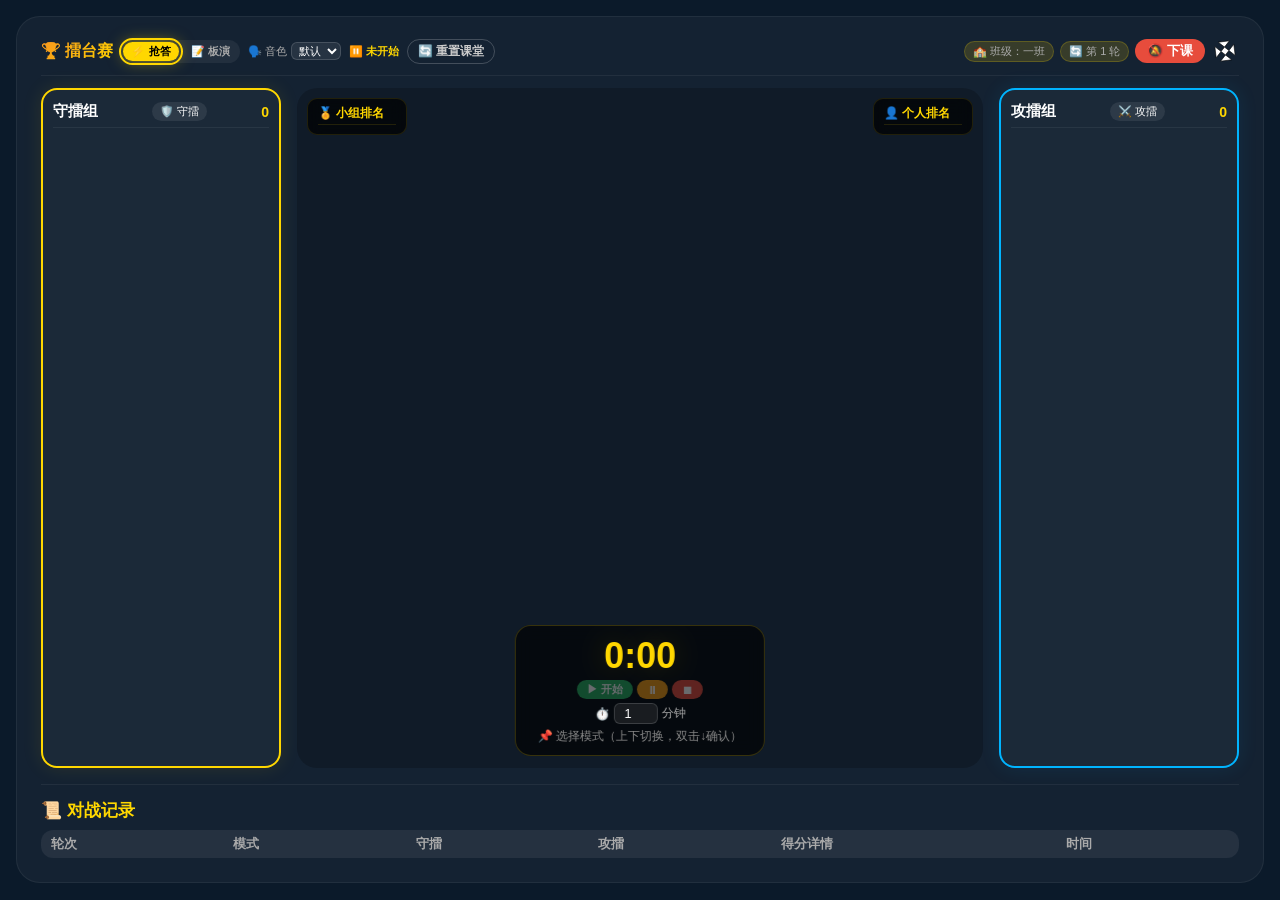
==== commit 9baf9cea: "Add files via upload" ====
--- a/classroom-competition.html
+++ b/classroom-competition.html
@@ -5,7 +5,7 @@
     <meta charset="UTF-8">
     <meta name="viewport" content="width=device-width, initial-scale=1.0, user-scalable=no">
     <link rel="icon" type="image/svg+xml" href="logo.svg">
-    <title>⚔️ 竞技课堂</title>
+    <title>⚔️ 擂台赛</title>
     <style>
         * { margin: 0; padding: 0; box-sizing: border-box; -webkit-tap-highlight-color: transparent; user-select: none; }
         body { font-family: 'Microsoft YaHei', sans-serif; background: #0b1a2a; color: #fff; padding: 16px; min-height: 100vh; display: flex; justify-content: center; align-items: flex-start; }
@@ -313,7 +313,7 @@
 <body>
 <div class="app">
     <div class="header">
-        <h1>🏆 竞技课堂</h1>
+        <h1>🏆 擂台赛</h1>
 
         <div class="mode-group">
             <button class="active" data-mode="quiz">⚡ 抢答</button>
@@ -655,7 +655,7 @@
             });
             groups = Array.from(groupSet).sort((a,b) => a.localeCompare(b, 'zh-CN'));
             if (groups.length < 2) {
-                alert('⚠️ 至少需要两个小组才能进行竞技课堂。请先在座次表创建小组。');
+                alert('⚠️ 至少需要两个小组才能进行擂台赛。请先在座次表创建小组。');
                 return false;
             }
             groupSloganMap = DataManager.loadGroupSloganMap(CURRENT_CLASS) || {};
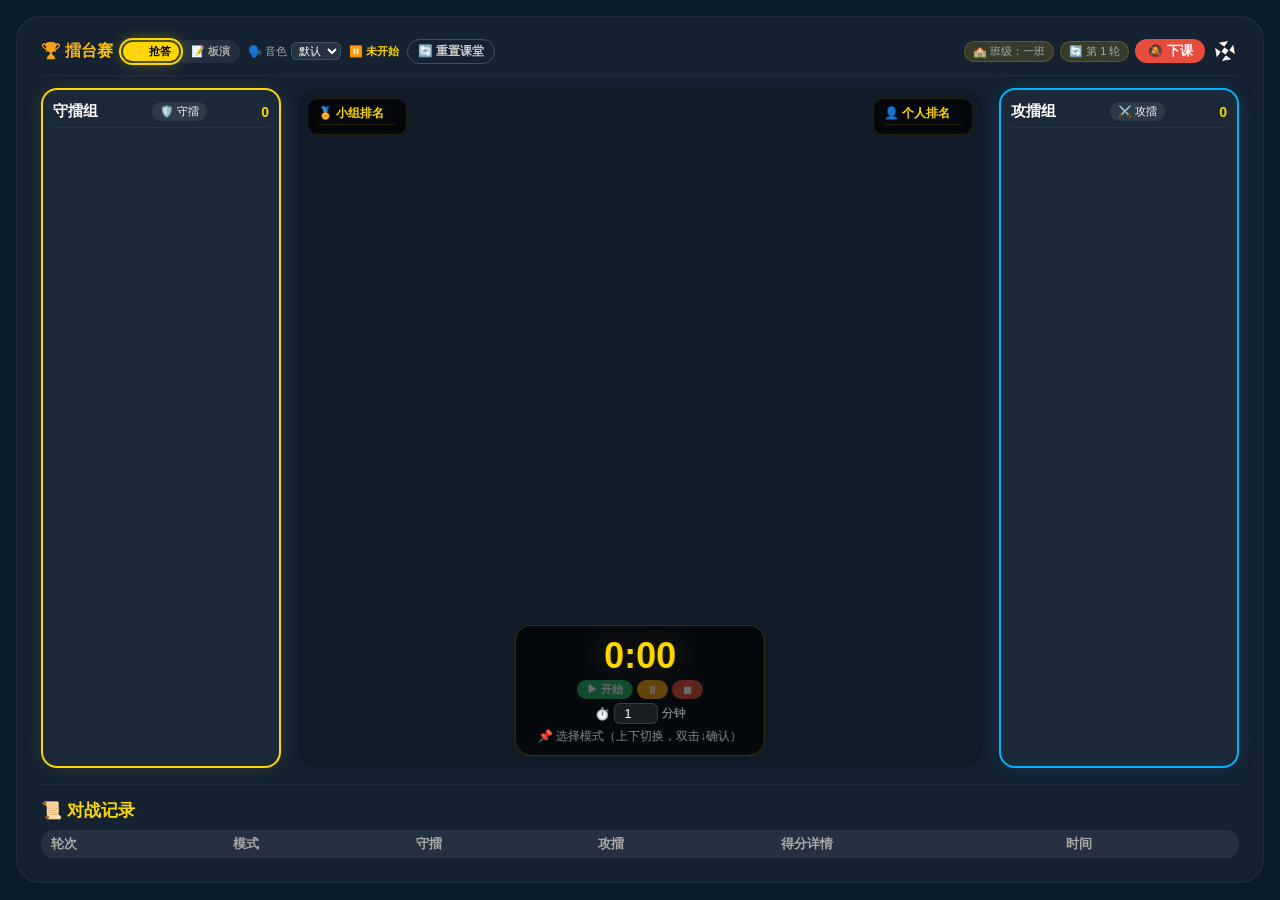
==== commit bd50c453: "Add files via upload" ====
--- a/classroom-competition.html
+++ b/classroom-competition.html
@@ -1054,6 +1054,7 @@
 
         let scoringFocusIndex = 0;
 
+        // ★★★ 核心修改区：评分弹窗逻辑 ★★★
         function showScoreModal() {
             const modal = document.getElementById('scoreModal');
             const rowsContainer = document.getElementById('scoreRows');
@@ -1063,6 +1064,8 @@
 
             tempScores = {};
             const isQuiz = state.mode === 'quiz';
+            
+            // 保留原本的默认逻辑：抢答默认0，板演默认排号
             selected.forEach(s => {
                 const student = students.find(st => st.id === s.id);
                 const full = student ? student.seatOrder || 0 : 0;
@@ -1070,8 +1073,8 @@
             });
 
             document.getElementById('scoreSub').textContent = isQuiz ?
-                '抢答模式：点击 +1 加分，上限为排号' :
-                '板演模式：点击 −1 扣分，下限为 0';
+                '抢答模式：默认 0 分，点击 + 可无限加分，点击 − 最低扣至 0' :
+                '板演模式：默认排号分，点击 + 可突破排号继续加分，点击 − 最低扣至 0';
 
             selected.forEach(s => {
                 const student = students.find(st => st.id === s.id);
@@ -1080,31 +1083,51 @@
                 row.className = 'score-row';
                 row.dataset.studentId = s.id;
                 const current = tempScores[s.id];
-                const btnLabel = isQuiz ? '+1' : '−1';
-                const action = isQuiz ? 'add' : 'sub';
+                
+                // 同时渲染 + 和 - 按钮
                 row.innerHTML = `
                     <div class="info">
                         <span class="name">${s.name} <span class="group-tag">${s.group}</span></span>
-                        <div class="full">排号：${full}</div>
+                        <div class="full">参考排号：${full}</div>
                     </div>
-                    <span class="current-score" id="scoreDisplay_${s.id}">${current.toFixed(1)}</span>
-                    <button class="adjust-btn" data-id="${s.id}" data-action="${action}" data-full="${full}">${btnLabel}</button>
+                    <div style="display:flex; align-items:center; gap:8px;">
+                        <button class="adjust-btn" data-id="${s.id}" data-action="sub" style="background:#e74c3c; padding:2px 12px;">−</button>
+                        <span class="current-score" id="scoreDisplay_${s.id}">${current.toFixed(1)}</span>
+                        <button class="adjust-btn" data-id="${s.id}" data-action="add" style="background:#2ecc71; padding:2px 12px;">+</button>
+                    </div>
                 `;
                 rowsContainer.appendChild(row);
+                
+                // 初始化时如果分数是0，禁用减号
+                if (current <= 0) {
+                    setTimeout(() => {
+                        const subBtn = document.querySelector(`.adjust-btn[data-id="${s.id}"][data-action="sub"]`);
+                        if (subBtn) subBtn.disabled = true;
+                    }, 0);
+                }
             });
 
             rowsContainer.querySelectorAll('.adjust-btn').forEach(btn => {
                 btn.addEventListener('click', function() {
                     const id = parseInt(this.dataset.id);
-                    const full = parseInt(this.dataset.full);
                     const action = this.dataset.action;
                     let current = tempScores[id];
+                    
                     if (action === 'add') {
-                        if (current < full) { tempScores[id] += 1; document.getElementById('scoreDisplay_' + id).textContent = tempScores[id].toFixed(1); if (tempScores[id] >= full) this.disabled = true; }
-                        else alert('已达到上限（排号）');
+                        // 无限加分
+                        tempScores[id] += 1;
+                        document.getElementById('scoreDisplay_' + id).textContent = tempScores[id].toFixed(1);
+                        
+                        // 只要加分了，确保减号恢复可用
+                        const subBtn = document.querySelector(`.adjust-btn[data-id="${id}"][data-action="sub"]`);
+                        if (subBtn) subBtn.disabled = false;
                     } else {
-                        if (current > 0) { tempScores[id] -= 1; document.getElementById('scoreDisplay_' + id).textContent = tempScores[id].toFixed(1); if (tempScores[id] <= 0) this.disabled = true; }
-                        else alert('已达到最低 0 分');
+                        // 扣分，最低0分
+                        if (current > 0) { 
+                            tempScores[id] -= 1; 
+                            document.getElementById('scoreDisplay_' + id).textContent = tempScores[id].toFixed(1); 
+                            if (tempScores[id] <= 0) this.disabled = true; 
+                        }
                     }
                 });
             });
@@ -1118,6 +1141,7 @@
                 highlightOption();
             }
         }
+        // ★★★ 核心修改区结束 ★★★
 
         function updateScoringHighlight() {
             const rows = document.querySelectorAll('#scoreModal .score-row');
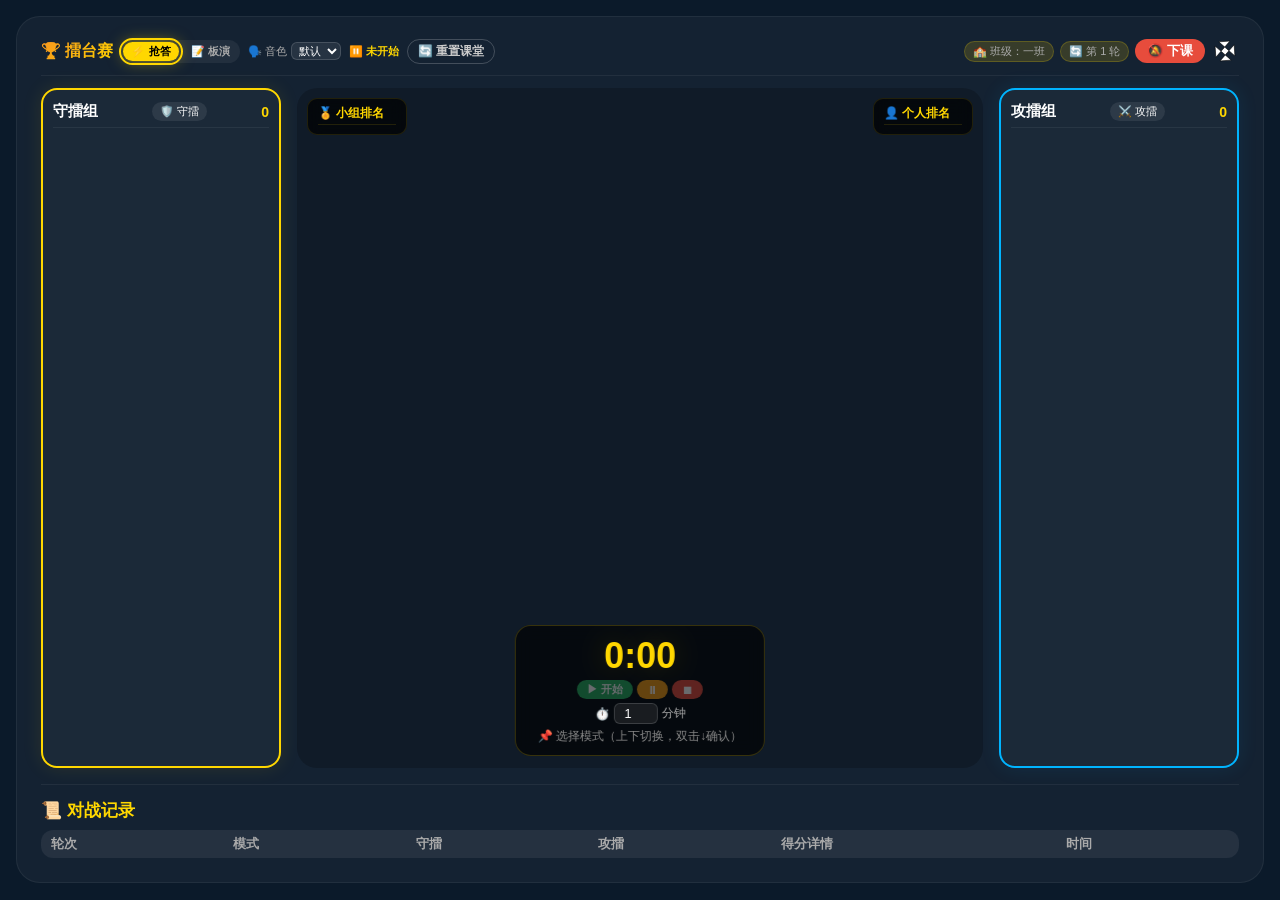
==== commit 9675e5e8: "Add files via upload" ====
--- a/classroom-competition.html
+++ b/classroom-competition.html
@@ -604,6 +604,9 @@
                     state.history = saved.history || [];
                     state.classStartSpeech = '欢迎来到数学课堂！';
                     state.used = saved.used || {};
+                    // ★ 修复：读取保存的本节课加分
+                    state.personScores = saved.personScores || {}; 
+                    
                     state.groupScores = {};
                     state.selectedStudents = [];
                     state.isClassOn = false;
@@ -629,6 +632,8 @@
                     history: state.history,
                     classStartSpeech: state.classStartSpeech,
                     used: state.used,
+                    // ★ 修复：把本节课加分实时保存到本地，刷新不丢失
+                    personScores: state.personScores 
                 };
                 localStorage.setItem(STORAGE_KEY, JSON.stringify(data));
             } catch(e) { console.warn('保存课堂状态失败', e); }
@@ -710,12 +715,14 @@
                 state.isClassOn = false;
                 state.isTimerRunning = false;
                 state.remainingSeconds = 0;
-                saveState();
-            }
-            state.personScores = {};
-            students.forEach(s => {
-                state.personScores[s.id] = 0;
-            });
+                
+                // ★ 修复：确保没有丢失的分数被初始化
+                students.forEach(s => {
+                    if (state.personScores[s.id] === undefined) {
+                        state.personScores[s.id] = 0;
+                    }
+                });
+            }
             document.getElementById('roundBadge').textContent = '🔄 第 ' + state.round + ' 轮';
             updateClassStatus();
             renderAll();
@@ -1310,7 +1317,7 @@
             state.round += 1;
             state.selectedStudents = [];
 
-            saveState();
+            saveState(); // ★ 确保这里保存
             closeScoreModal();
             renderAll();
             updateButtons();
@@ -1328,21 +1335,37 @@
             document.getElementById('statusText').textContent = '📌 选择模式（上下切换，双击↓确认）';
         }
 
+        // ★ 修复：彻底重写同步逻辑，绝不覆盖原有分数，且强类型匹配
         function syncScoresToSeat() {
-            if (!students.length) return;
+            if (!state.personScores || Object.keys(state.personScores).length === 0) return;
+            
             const classData = DataManager.loadClassData(CURRENT_CLASS);
-            if (!classData) return;
-            students.forEach(s => {
-                const addScore = state.personScores[s.id] || 0;
-                if (addScore !== 0) {
-                    s.cats[3] = (s.cats[3] || 0) + addScore;
-                    const target = classData.students.find(d => d.id === s.id);
-                    if (target) {
-                        target.cats[3] = s.cats[3];
-                    }
+            if (!classData || !classData.students) return;
+            
+            let hasSynced = false;
+            let syncCount = 0;
+
+            // 遍历所有有加分的 ID（使用 Object.keys 确保连字符串 ID 也能抓到）
+            Object.keys(state.personScores).forEach(idStr => {
+                const addScore = state.personScores[idStr];
+                if (addScore === 0) return;
+
+                // 找对应的学生对象（注意强转为 String 匹配，防止类型导致匹配失败）
+                const target = classData.students.find(d => String(d.id) === String(idStr));
+                if (target) {
+                    if (!target.cats) target.cats = [0,0,0,0,0,0,0,0,0,0];
+                    // ★ 核心修复：直接在原有分数上累加，绝不覆盖旧数据
+                    target.cats[3] = (target.cats[3] || 0) + addScore; 
+                    hasSynced = true;
+                    syncCount++;
                 }
             });
-            DataManager.saveClassData(classData, CURRENT_CLASS);
+            
+            if (hasSynced) {
+                DataManager.saveClassData(classData, CURRENT_CLASS);
+                // 强烈提示，证明同步逻辑已经跑通
+                showFloatToast(`✅ 已将 ${syncCount} 名学生的加分同步到“学习”项`);
+            }
         }
 
         function getTopGroupAndStudent() {
@@ -1391,6 +1414,8 @@
             } else {
                 if (state.isTimerRunning) stopTimer();
                 const { topGroup, topGroupScore, topStudent, topStudentScore } = getTopGroupAndStudent();
+                
+                // ★ 调用修复后的同步逻辑
                 syncScoresToSeat();
 
                 state.groupScores = {};
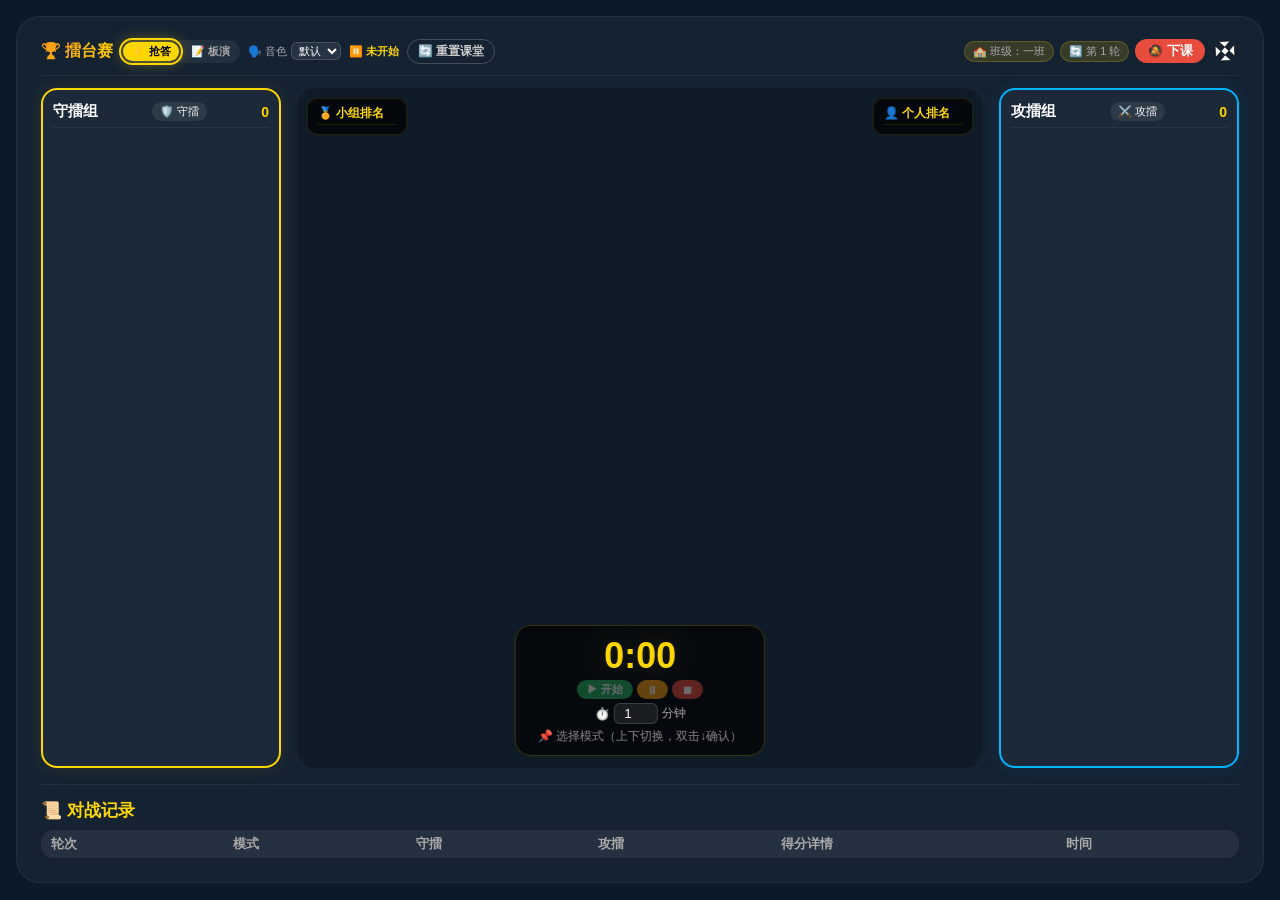
==== commit d7e8de8a: "Add files via upload" ====
--- a/classroom-competition.html
+++ b/classroom-competition.html
@@ -704,10 +704,21 @@
             } else {
                 if (!groups.includes(state.defender)) state.defender = groups[0];
                 if (!groups.includes(state.challenger)) state.challenger = groups[1];
-                if (!Array.isArray(state.challengerQueue) || state.challengerQueue.length === 0) resetChallengerQueue();
-                if (!state.challengerQueue.includes(state.challenger) || state.eliminatedGroups.includes(state.challenger)) {
+                
+                // ★ 修复核心：只要当前攻擂组合法，就不要无端把他顺延掉！
+                if (state.challenger === state.defender || state.eliminatedGroups.includes(state.challenger)) {
                     state.challenger = getNextChallenger();
                 }
+
+                // 重建挑战队列，确保队列里排除了当前的守擂组和攻擂组
+                resetChallengerQueue();
+                state.challengerQueue = state.challengerQueue.filter(g => g !== state.challenger);
+                if (state.challengerQueue.length === 0) {
+                    state.eliminatedGroups = state.eliminatedGroups.filter(g => g === state.defender);
+                    resetChallengerQueue();
+                    state.challengerQueue = state.challengerQueue.filter(g => g !== state.challenger);
+                }
+
                 students.forEach(s => { if (state.used[s.id] === undefined) state.used[s.id] = false; });
                 state.groupScores = {};
                 groups.forEach(g => state.groupScores[g] = 0);
@@ -716,7 +727,7 @@
                 state.isTimerRunning = false;
                 state.remainingSeconds = 0;
                 
-                // ★ 修复：确保没有丢失的分数被初始化
+                // 确保没有丢失的分数被初始化
                 students.forEach(s => {
                     if (state.personScores[s.id] === undefined) {
                         state.personScores[s.id] = 0;
@@ -1317,7 +1328,7 @@
             state.round += 1;
             state.selectedStudents = [];
 
-            saveState(); // ★ 确保这里保存
+            saveState();
             closeScoreModal();
             renderAll();
             updateButtons();
@@ -1335,38 +1346,48 @@
             document.getElementById('statusText').textContent = '📌 选择模式（上下切换，双击↓确认）';
         }
 
-        // ★ 修复：彻底重写同步逻辑，绝不覆盖原有分数，且强类型匹配
+        // ★★★ 核心修改区：同步数据到座次表 ★★★
         function syncScoresToSeat() {
             if (!state.personScores || Object.keys(state.personScores).length === 0) return;
             
-            const classData = DataManager.loadClassData(CURRENT_CLASS);
-            if (!classData || !classData.students) return;
-            
-            let hasSynced = false;
-            let syncCount = 0;
-
-            // 遍历所有有加分的 ID（使用 Object.keys 确保连字符串 ID 也能抓到）
-            Object.keys(state.personScores).forEach(idStr => {
-                const addScore = state.personScores[idStr];
-                if (addScore === 0) return;
-
-                // 找对应的学生对象（注意强转为 String 匹配，防止类型导致匹配失败）
-                const target = classData.students.find(d => String(d.id) === String(idStr));
-                if (target) {
-                    if (!target.cats) target.cats = [0,0,0,0,0,0,0,0,0,0];
-                    // ★ 核心修复：直接在原有分数上累加，绝不覆盖旧数据
-                    target.cats[3] = (target.cats[3] || 0) + addScore; 
-                    hasSynced = true;
-                    syncCount++;
+            // 组装要同步的数据
+            const scoresToSync = [];
+            Object.keys(state.personScores).forEach(id => {
+                const val = state.personScores[id];
+                if (val !== 0) {
+                    scoresToSync.push({ id: id, value: val });
                 }
             });
-            
-            if (hasSynced) {
-                DataManager.saveClassData(classData, CURRENT_CLASS);
-                // 强烈提示，证明同步逻辑已经跑通
-                showFloatToast(`✅ 已将 ${syncCount} 名学生的加分同步到“学习”项`);
-            }
-        }
+
+            if (scoresToSync.length > 0) {
+                // 调用数据总线的万能接口：同步到十维的第3项（学习），累加模式
+                if (typeof DataManager.syncToSeat === 'function') {
+                    const res = DataManager.syncToSeat(scoresToSync, 'cats', 3, 'add', CURRENT_CLASS);
+                    if (res.success > 0) {
+                        showFloatToast(`✅ 已将 ${res.success} 名学生的加分同步到“学习”项`);
+                    }
+                } else {
+                    // 兜底逻辑（如果用户还没更新 dataManager.js）
+                    const classData = DataManager.loadClassData(CURRENT_CLASS);
+                    if (classData && classData.students) {
+                        let count = 0;
+                        scoresToSync.forEach(item => {
+                            const target = classData.students.find(d => String(d.id) === String(item.id));
+                            if (target) {
+                                if (!target.cats) target.cats = [0,0,0,0,0,0,0,0,0,0];
+                                target.cats[3] = (target.cats[3] || 0) + item.value;
+                                count++;
+                            }
+                        });
+                        if (count > 0) {
+                            DataManager.saveClassData(classData, CURRENT_CLASS);
+                            showFloatToast(`✅ 已将 ${count} 名学生的加分同步到“学习”项`);
+                        }
+                    }
+                }
+            }
+        }
+        // ★★★ 核心修改区结束 ★★★
 
         function getTopGroupAndStudent() {
             let topGroup = null, topGroupScore = -Infinity;
@@ -1415,7 +1436,7 @@
                 if (state.isTimerRunning) stopTimer();
                 const { topGroup, topGroupScore, topStudent, topStudentScore } = getTopGroupAndStudent();
                 
-                // ★ 调用修复后的同步逻辑
+                // 下课动作：触发同步
                 syncScoresToSeat();
 
                 state.groupScores = {};
